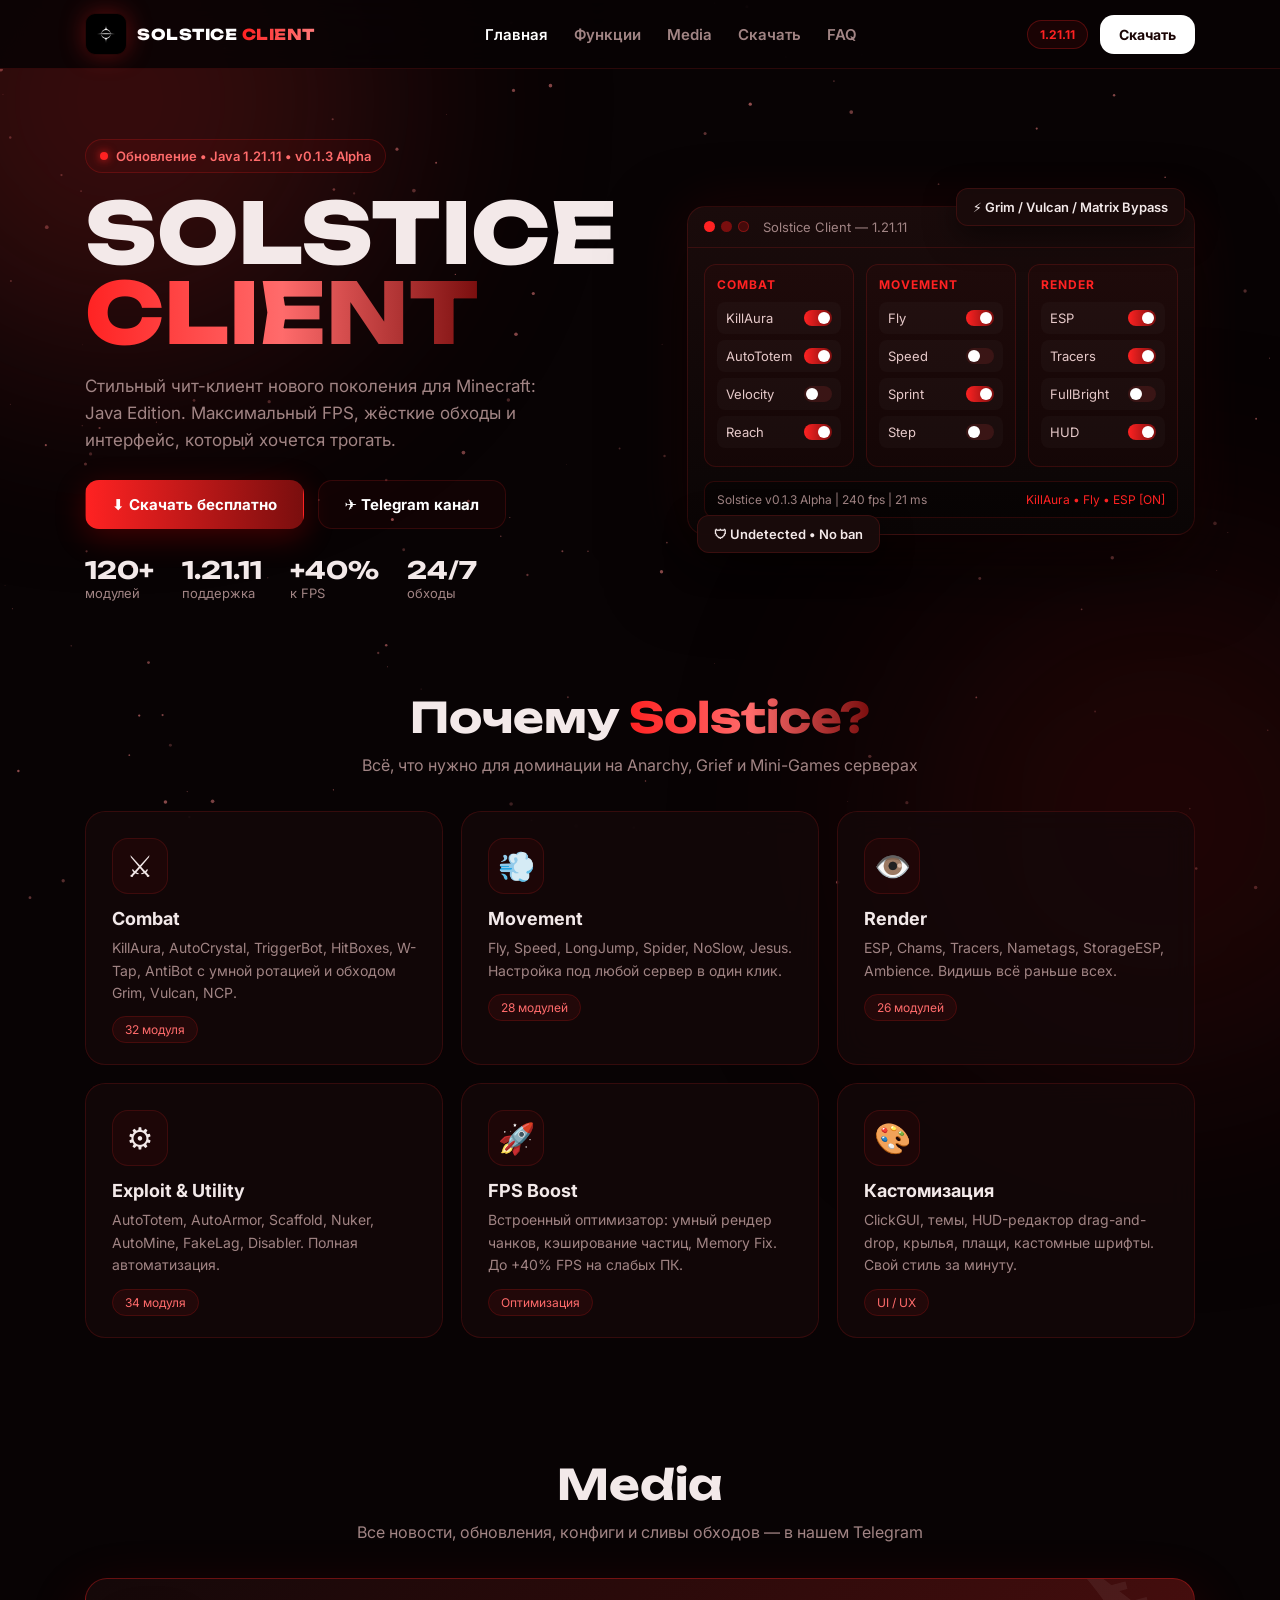
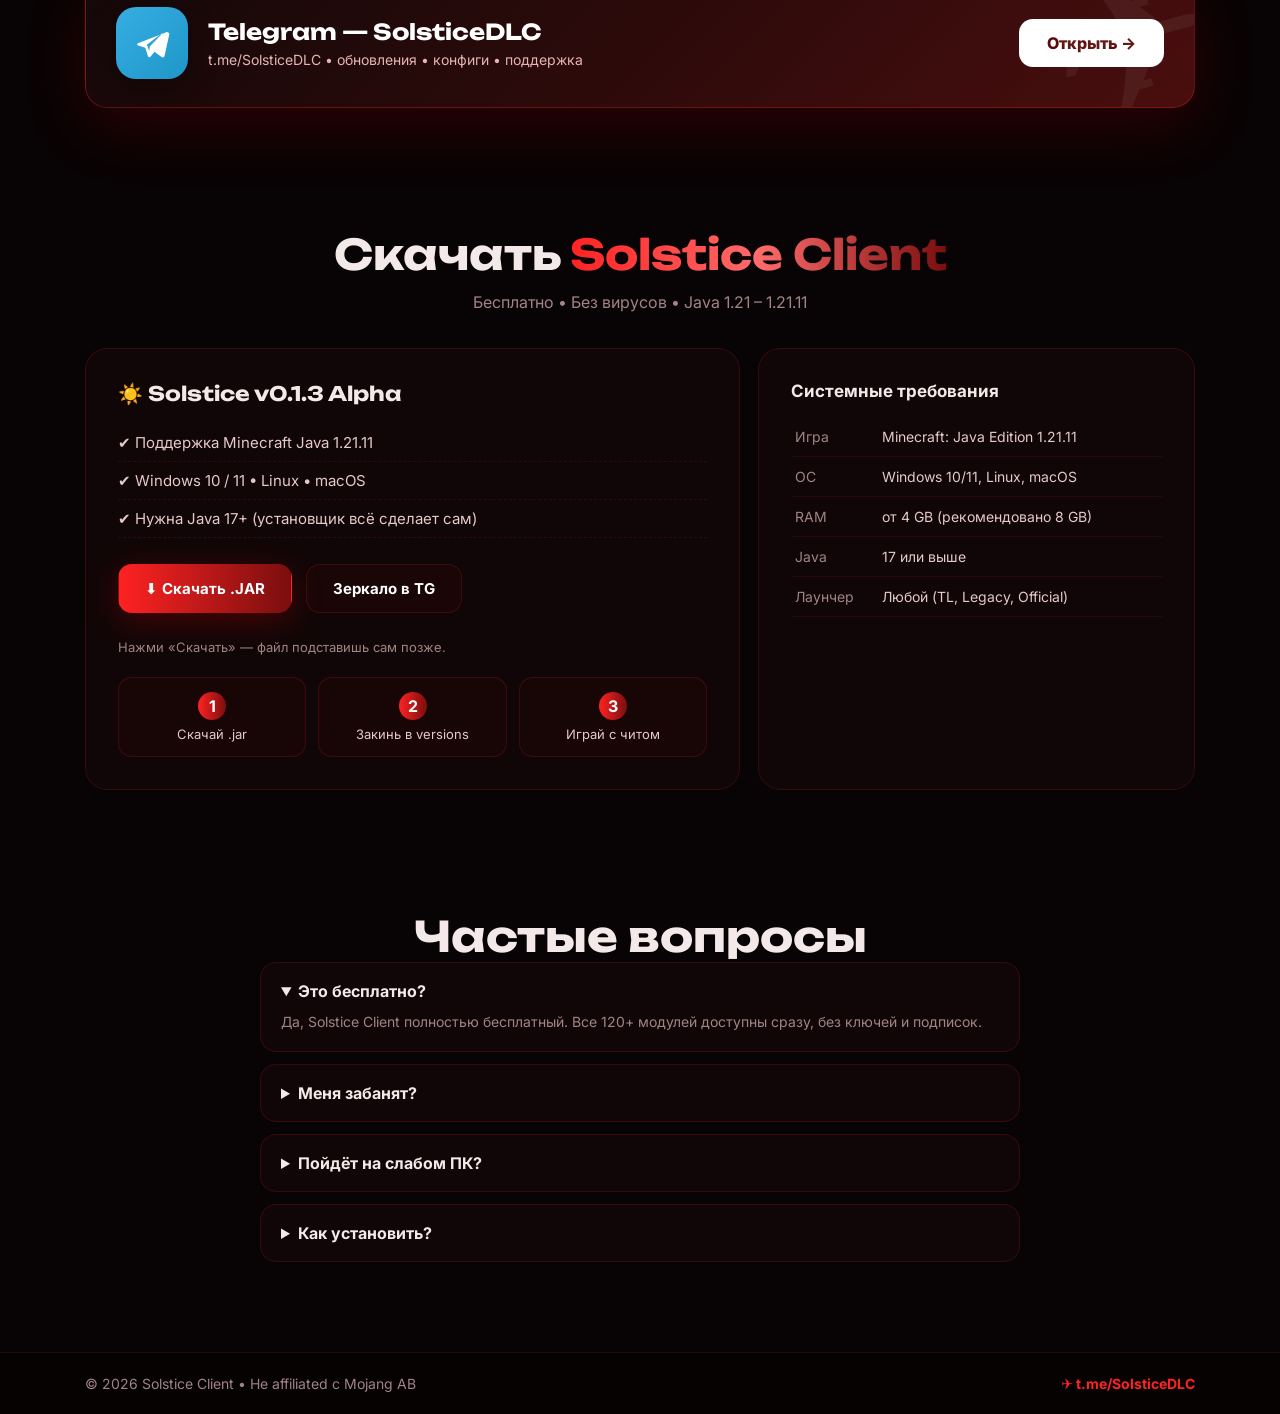
==== index.html @ c9168bb5 "Solstice Client site v0.1.3 Alpha" ====
<!DOCTYPE html>
<html lang="ru">
<head>
<meta charset="UTF-8" />
<meta name="viewport" content="width=device-width, initial-scale=1.0" />
<title>Solstice Client — Чит клиент Minecraft Java 1.21.11</title>
<meta name="description" content="Solstice Client — современный чит-клиент для Minecraft Java 1.21.11. Combat, Movement, Render, Exploit. FPS Boost, обходы, стильный интерфейс." />
<link rel="preconnect" href="https://fonts.googleapis.com">
<link rel="preconnect" href="https://fonts.gstatic.com" crossorigin>
<link href="https://fonts.googleapis.com/css2?family=Unbounded:wght@400;600;800&family=Inter:wght@400;500;600;700&display=swap" rel="stylesheet">
<link rel="stylesheet" href="style.css" />
<link rel="icon" type="image/png" href="logo.png">
</head>
<body>

<canvas id="stars"></canvas>
<div class="glow glow-1"></div>
<div class="glow glow-2"></div>

<header class="nav" id="nav">
  <div class="container nav-inner">
    <a href="#home" class="logo">
      <img class="logo-img" src="logo.png" alt="Solstice" />
      <span class="logo-text">SOLSTICE <em>CLIENT</em></span>
    </a>
    <nav class="links" id="navLinks">
      <a href="#home" class="active">Главная</a>
      <a href="#features">Функции</a>
      <a href="#media">Media</a>
      <a href="#download">Скачать</a>
      <a href="#faq">FAQ</a>
    </nav>
    <div class="nav-right">
      <span class="ver-badge">1.21.11</span>
      <a href="#download" class="btn btn-small">Скачать</a>
      <button class="burger" id="burger" aria-label="Меню"><span></span><span></span><span></span></button>
    </div>
  </div>
</header>

<main>
<!-- HERO -->
<section class="hero container" id="home">
  <div class="hero-left">
    <div class="pill"><span class="dot"></span> Обновление • Java 1.21.11 • v0.1.3 Alpha</div>
    <h1>SOLSTICE<br><span class="grad">CLIENT</span></h1>
    <p class="subtitle">Стильный чит-клиент нового поколения для Minecraft: Java Edition. Максимальный FPS, жёсткие обходы и интерфейс, который хочется трогать.</p>
    <div class="hero-btns">
      <a href="#download" class="btn btn-primary">⬇ Скачать бесплатно</a>
      <a href="https://t.me/SolsticeDLC" target="_blank" rel="noopener" class="btn btn-ghost">✈ Telegram канал</a>
    </div>
    <div class="stats">
      <div><b>120+</b><span>модулей</span></div>
      <div><b>1.21.11</b><span>поддержка</span></div>
      <div><b>+40%</b><span>к FPS</span></div>
      <div><b>24/7</b><span>обходы</span></div>
    </div>
  </div>
  <div class="hero-right">
    <div class="client-window">
      <div class="win-bar"><i></i><i></i><i></i><span>Solstice Client — 1.21.11</span></div>
      <div class="win-body">
        <div class="clickgui">
          <div class="gui-col">
            <h4>Combat</h4>
            <label class="on"><span>KillAura</span><em></em></label>
            <label class="on"><span>AutoTotem</span><em></em></label>
            <label><span>Velocity</span><em></em></label>
            <label class="on"><span>Reach</span><em></em></label>
          </div>
          <div class="gui-col">
            <h4>Movement</h4>
            <label class="on"><span>Fly</span><em></em></label>
            <label><span>Speed</span><em></em></label>
            <label class="on"><span>Sprint</span><em></em></label>
            <label><span>Step</span><em></em></label>
          </div>
          <div class="gui-col">
            <h4>Render</h4>
            <label class="on"><span>ESP</span><em></em></label>
            <label class="on"><span>Tracers</span><em></em></label>
            <label><span>FullBright</span><em></em></label>
            <label class="on"><span>HUD</span><em></em></label>
          </div>
        </div>
        <div class="hud-line"><span>Solstice v0.1.3 Alpha | 240 fps | 21 ms</span><span class="fps">KillAura • Fly • ESP [ON]</span></div>
      </div>
    </div>
    <div class="float-card f1">⚡ Grim / Vulcan / Matrix Bypass</div>
    <div class="float-card f2">🛡 Undetected • No ban</div>
  </div>
</section>

<!-- FEATURES -->
<section class="container section" id="features">
  <h2 class="sec-title">Почему <span class="grad">Solstice?</span></h2>
  <p class="sec-sub">Всё, что нужно для доминации на Anarchy, Grief и Mini-Games серверах</p>
  <div class="grid">
    <div class="card reveal"><div class="ico">⚔️</div><h3>Combat</h3><p>KillAura, AutoCrystal, TriggerBot, HitBoxes, W-Tap, AntiBot с умной ротацией и обходом Grim, Vulcan, NCP.</p><span class="tag">32 модуля</span></div>
    <div class="card reveal"><div class="ico">💨</div><h3>Movement</h3><p>Fly, Speed, LongJump, Spider, NoSlow, Jesus. Настройка под любой сервер в один клик.</p><span class="tag">28 модулей</span></div>
    <div class="card reveal"><div class="ico">👁️</div><h3>Render</h3><p>ESP, Chams, Tracers, Nametags, StorageESP, Ambience. Видишь всё раньше всех.</p><span class="tag">26 модулей</span></div>
    <div class="card reveal"><div class="ico">⚙️</div><h3>Exploit & Utility</h3><p>AutoTotem, AutoArmor, Scaffold, Nuker, AutoMine, FakeLag, Disabler. Полная автоматизация.</p><span class="tag">34 модуля</span></div>
    <div class="card reveal"><div class="ico">🚀</div><h3>FPS Boost</h3><p>Встроенный оптимизатор: умный рендер чанков, кэширование частиц, Memory Fix. До +40% FPS на слабых ПК.</p><span class="tag">Оптимизация</span></div>
    <div class="card reveal"><div class="ico">🎨</div><h3>Кастомизация</h3><p>ClickGUI, темы, HUD-редактор drag-and-drop, крылья, плащи, кастомные шрифты. Свой стиль за минуту.</p><span class="tag">UI / UX</span></div>
  </div>
</section>

<!-- MEDIA -->
<section class="container section" id="media">
  <h2 class="sec-title">Media</h2>
  <p class="sec-sub">Все новости, обновления, конфиги и сливы обходов — в нашем Telegram</p>

  <a href="https://t.me/SolsticeDLC" target="_blank" rel="noopener" class="tg-rect reveal">
    <div class="tg-left">
      <div class="tg-icon">
        <svg viewBox="0 0 24 24" fill="currentColor"><path d="M21.9 4.6 2.7 12.1c-.8.3-.8 1.4.1 1.6l4.7 1.5 1.8 5.6c.3.8 1.3.9 1.8.2l2.6-3.1 4.9 3.6c.6.4 1.5.1 1.7-.6l3.2-14.6c.2-.9-.7-1.6-1.6-1.7zM8.6 13.2l9.5-7.4c.2-.2.5.1.3.3l-7.9 8.2-.3 3-1.6-4.1z"/></svg>
      </div>
      <div>
        <h3>Telegram — SolsticeDLC</h3>
        <p>t.me/SolsticeDLC • обновления • конфиги • поддержка</p>
      </div>
    </div>
    <div class="tg-right">
      <span class="tg-btn">Открыть →</span>
    </div>
  </a>
</section>

<!-- DOWNLOAD -->
<section class="container section" id="download">
  <h2 class="sec-title">Скачать <span class="grad">Solstice Client</span></h2>
  <p class="sec-sub">Бесплатно • Без вирусов • Java 1.21 – 1.21.11</p>
  <div class="dl-wrap">
    <div class="dl-card reveal">
      <h3>☀️ Solstice v0.1.3 Alpha</h3>
      <ul>
        <li>✔ Поддержка Minecraft Java 1.21.11</li>
        <li>✔ Windows 10 / 11 • Linux • macOS</li>
        <li>✔ Нужна Java 17+ (установщик всё сделает сам)</li>
      </ul>
      <div class="hero-btns">
        <a href="#" class="btn btn-primary" onclick="return fakeDownload(event)">⬇ Скачать .JAR</a>
        <a href="https://t.me/SolsticeDLC" target="_blank" rel="noopener" class="btn btn-ghost">Зеркало в TG</a>
      </div>
      <p class="dl-note" id="dlNote">Нажми «Скачать» — файл подставишь сам позже.</p>
      <div class="steps">
        <div><b>1</b><span>Скачай .jar</span></div>
        <div><b>2</b><span>Закинь в versions</span></div>
        <div><b>3</b><span>Играй с читом</span></div>
      </div>
    </div>
    <div class="req-card reveal">
      <h4>Системные требования</h4>
      <table>
        <tr><td>Игра</td><td>Minecraft: Java Edition 1.21.11</td></tr>
        <tr><td>ОС</td><td>Windows 10/11, Linux, macOS</td></tr>
        <tr><td>RAM</td><td>от 4 GB (рекомендовано 8 GB)</td></tr>
        <tr><td>Java</td><td>17 или выше</td></tr>
        <tr><td>Лаунчер</td><td>Любой (TL, Legacy, Official)</td></tr>
      </table>
    </div>
  </div>
</section>

<!-- FAQ -->
<section class="container section" id="faq">
  <h2 class="sec-title">Частые вопросы</h2>
  <div class="faq">
    <details open><summary>Это бесплатно?</summary><p>Да, Solstice Client полностью бесплатный. Все 120+ модулей доступны сразу, без ключей и подписок.</p></details>
    <details><summary>Меня забанят?</summary><p>Клиент имеет встроенные обходы Grim, Vulcan, Matrix, NCP и FunTime. Но на серверах с ручной модерацией играйте аккуратно и настраивайте KillAura под легит.</p></details>
    <details><summary>Пойдёт на слабом ПК?</summary><p>Да. Встроенный FPS Boost даёт до +40% производительности. Достаточно 4 GB ОЗУ и любой видеокарты.</p></details>
    <details><summary>Как установить?</summary><p>Скачай .jar, положи в папку .minecraft/versions, выбери Solstice в лаунчере и запускай. Открытие меню — Right Shift.</p></details>
  </div>
</section>
</main>

<footer>
  <div class="container foot">
    <span>© 2026 Solstice Client • Не affiliated с Mojang AB</span>
    <a href="https://t.me/SolsticeDLC" target="_blank" rel="noopener">✈ t.me/SolsticeDLC</a>
  </div>
</footer>

<script src="script.js"></script>
</body>
</html>
---- style.css ----
*{margin:0;padding:0;box-sizing:border-box}
:root{
  --bg:#080304; --card:#140809cc; --line:#ff2a2a26;
  --txt:#f3e9e9; --mut:#a18484;
  --acc:#ff2222; --acc2:#7a0e0e; --blood:#b30000; --tg:#229ED9;
}
html{scroll-behavior:smooth}
body{background:var(--bg);color:var(--txt);font-family:'Inter',system-ui,sans-serif;overflow-x:hidden;min-height:100vh}
#stars{position:fixed;inset:0;z-index:0;opacity:.7}
.glow{position:fixed;border-radius:50%;filter:blur(120px);z-index:0;pointer-events:none;opacity:.4}
.glow-1{width:520px;height:520px;background:#7f1d1d;top:-160px;left:-140px}
.glow-2{width:520px;height:520px;background:#450a0a;bottom:-180px;right:-140px}
.container{max-width:1150px;margin:0 auto;padding:0 20px;position:relative;z-index:1}

/* NAV */
.nav{position:sticky;top:0;z-index:50;backdrop-filter:blur(18px);background:#080304d9;border-bottom:1px solid var(--line)}
.nav-inner{display:flex;align-items:center;justify-content:space-between;height:68px}
.logo{text-decoration:none;color:#fff;display:flex;align-items:center;gap:10px;font-family:'Unbounded',sans-serif;font-weight:800;letter-spacing:.5px}
.logo-img{width:42px;height:42px;object-fit:contain;border-radius:10px;background:#000;border:1px solid var(--line);filter:drop-shadow(0 0 12px #ff222255)}
.logo-text{font-size:15px}.logo-text em{font-style:normal;background:linear-gradient(90deg,var(--acc),#ff7a7a);-webkit-background-clip:text;background-clip:text;color:transparent}
.links{display:flex;gap:26px}
.links a{color:var(--mut);text-decoration:none;font-weight:600;font-size:15px;transition:.2s}
.links a:hover,.links a.active{color:#fff}
.nav-right{display:flex;align-items:center;gap:12px}
.ver-badge{font-size:12px;font-weight:700;background:#ff222214;border:1px solid #ff222244;color:var(--acc);padding:6px 12px;border-radius:99px}
.btn{display:inline-flex;align-items:center;justify-content:center;gap:8px;text-decoration:none;font-weight:700;border-radius:14px;padding:14px 26px;transition:.25s;border:1px solid transparent;cursor:pointer;font-size:15px}
.btn-small{padding:10px 18px;font-size:14px;background:#fff;color:#1a0505}
.btn-small:hover{transform:translateY(-2px)}
.btn-primary{background:linear-gradient(90deg,#ff2222,#7a0e0e);color:#fff;box-shadow:0 8px 30px #b3000055}
.btn-primary:hover{transform:translateY(-3px) scale(1.02);box-shadow:0 12px 40px #ff222277}
.btn-ghost{border-color:var(--line);color:#fff;background:#ff22220a}
.btn-ghost:hover{background:#ff222118;transform:translateY(-3px)}
.burger{display:none;background:none;border:none;flex-direction:column;gap:5px;cursor:pointer}
.burger span{width:24px;height:2px;background:#fff;border-radius:2px;display:block}

/* HERO */
.hero{display:grid;grid-template-columns:1.05fr .95fr;gap:40px;align-items:center;padding:70px 20px 30px}
.pill{display:inline-flex;align-items:center;gap:8px;font-size:13px;color:#ff6b6b;border:1px solid #ff222233;background:#ff22220d;padding:8px 14px;border-radius:99px;font-weight:600}
.dot{width:8px;height:8px;border-radius:50%;background:#ff2222;box-shadow:0 0 10px #ff2222;animation:blink 1.6s infinite}
@keyframes blink{50%{opacity:.3}}
h1{font-family:'Unbounded',sans-serif;font-size:clamp(44px,7vw,84px);line-height:.95;margin:20px 0;font-weight:800}
.grad{background:linear-gradient(90deg,#ff2222,#ff6b6b,#7a0e0e);-webkit-background-clip:text;background-clip:text;color:transparent}
.subtitle{color:var(--mut);font-size:17px;line-height:1.6;max-width:480px}
.hero-btns{display:flex;gap:14px;margin:26px 0;flex-wrap:wrap}
.stats{display:flex;gap:28px;flex-wrap:wrap;margin-top:10px}
.stats div{display:flex;flex-direction:column}
.stats b{font-size:24px;font-family:'Unbounded'}.stats span{color:var(--mut);font-size:13px}

/* Client window */
.hero-right{position:relative}
.client-window{background:linear-gradient(180deg,#1a0b0b,#0a0505);border:1px solid var(--line);border-radius:18px;overflow:hidden;box-shadow:0 30px 80px #000000aa,0 0 60px #b3000022;animation:float 5s ease-in-out infinite}
@keyframes float{50%{transform:translateY(-10px)}}
.win-bar{display:flex;align-items:center;gap:6px;padding:12px 16px;border-bottom:1px solid var(--line);font-size:13px;color:var(--mut)}
.win-bar i{width:11px;height:11px;border-radius:50%;background:#ffffff22;display:block}
.win-bar i:first-child{background:#ff2222}.win-bar i:nth-child(2){background:#7a0e0e}.win-bar i:nth-child(3){background:#450a0a;border:1px solid #ff222255}
.win-bar span{margin-left:8px}
.win-body{padding:16px}
.clickgui{display:grid;grid-template-columns:repeat(3,1fr);gap:12px}
.gui-col{background:#ff222208;border:1px solid var(--line);border-radius:12px;padding:12px}
.gui-col h4{font-size:12px;color:var(--acc);margin-bottom:10px;text-transform:uppercase;letter-spacing:1px}
.gui-col label{display:flex;align-items:center;justify-content:space-between;font-size:13px;padding:8px 9px;border-radius:8px;margin-bottom:6px;background:#ffffff06;color:#e6c9c9}
.gui-col label em{width:28px;height:16px;border-radius:99px;background:#3a1515;position:relative;display:block;transition:.2s}
.gui-col label em::after{content:'';position:absolute;width:12px;height:12px;border-radius:50%;background:#fff;top:2px;left:2px;transition:.2s}
.gui-col label.on em{background:linear-gradient(90deg,#ff2222,#7a0e0e)}
.gui-col label.on em::after{left:14px}
.hud-line{display:flex;justify-content:space-between;margin-top:14px;font-size:12px;color:var(--mut);background:#00000055;padding:10px 12px;border-radius:10px;border:1px solid var(--line)}
.fps{color:var(--acc)}
.float-card{position:absolute;background:#1a0b0bee;border:1px solid var(--line);padding:10px 16px;border-radius:12px;font-size:13px;font-weight:600;backdrop-filter:blur(10px);box-shadow:0 10px 30px #0008}
.f1{top:-18px;right:10px;animation:float 4s ease-in-out infinite}
.f2{bottom:-18px;left:10px;animation:float 6s ease-in-out infinite}

/* SECTIONS */
.section{padding:60px 20px}
.sec-title{font-family:'Unbounded';font-size:clamp(26px,4vw,42px);text-align:center}
.sec-sub{text-align:center;color:var(--mut);margin:12px 0 36px}
.grid{display:grid;grid-template-columns:repeat(3,1fr);gap:18px}
.card{background:var(--card);border:1px solid var(--line);border-radius:20px;padding:26px;backdrop-filter:blur(14px);transition:.3s;position:relative;overflow:hidden}
.card::before{content:'';position:absolute;inset:0;background:radial-gradient(400px 120px at 50% 0%,#ff222215,transparent);opacity:0;transition:.3s}
.card:hover{transform:translateY(-6px);border-color:#ff222255;box-shadow:0 20px 50px #00000088}
.card:hover::before{opacity:1}
.ico{font-size:30px;width:56px;height:56px;display:grid;place-items:center;background:#ff22220d;border:1px solid var(--line);border-radius:16px;margin-bottom:14px}
.card h3{margin-bottom:8px;font-size:18px}
.card p{color:var(--mut);font-size:14px;line-height:1.6;margin-bottom:14px}
.tag{font-size:12px;color:#ff6b6b;background:#ff222212;border:1px solid #ff22222c;padding:5px 12px;border-radius:99px}

/* MEDIA — Telegram rectangle */
.tg-rect{display:flex;align-items:center;justify-content:space-between;gap:20px;text-decoration:none;color:#fff;background:linear-gradient(135deg,#140809 0%,#2a0a0a 45%,#5a1010 130%);border:1px solid #ff222255;border-radius:22px;padding:28px 30px;box-shadow:0 20px 60px #b3000033;transition:.3s;position:relative;overflow:hidden}
.tg-rect::after{content:'✈';position:absolute;right:-20px;bottom:-50px;font-size:200px;opacity:.06;transform:rotate(-15deg)}
.tg-rect:hover{transform:translateY(-4px) scale(1.01);box-shadow:0 26px 80px #ff222255}
.tg-left{display:flex;align-items:center;gap:20px}
.tg-icon{width:72px;height:72px;min-width:72px;border-radius:20px;background:linear-gradient(135deg,#37AEE2,#1E96C8);display:grid;place-items:center;box-shadow:0 10px 30px #00000055}
.tg-icon svg{width:36px;height:36px;color:#fff}
.tg-rect h3{font-size:22px;font-family:'Unbounded';margin-bottom:6px}
.tg-rect p{color:#e8b4b4;font-size:14px}
.tg-btn{background:#fff;color:#5a0a0a;font-weight:800;padding:14px 28px;border-radius:14px;white-space:nowrap}

/* DOWNLOAD */
.dl-wrap{display:grid;grid-template-columns:1.2fr .8fr;gap:18px}
.dl-card,.req-card{background:var(--card);border:1px solid var(--line);border-radius:22px;padding:32px;backdrop-filter:blur(14px)}
.dl-card h3{font-family:'Unbounded';font-size:20px;margin-bottom:18px}
.dl-card ul{list-style:none;margin-bottom:22px}
.dl-card li{padding:9px 0;color:#e6c9c9;font-size:15px;border-bottom:1px dashed #ff222a22}
.dl-note{color:var(--mut);font-size:13px;margin-top:12px}
.steps{display:flex;gap:12px;margin-top:22px}
.steps div{flex:1;background:#ff222208;border:1px solid var(--line);border-radius:14px;padding:14px;text-align:center;display:flex;flex-direction:column;gap:6px}
.steps b{width:28px;height:28px;margin:0 auto;display:grid;place-items:center;border-radius:50%;background:linear-gradient(90deg,#ff2222,#7a0e0e);color:#fff}
.steps span{font-size:13px;color:#e6c9c9}
.req-card h4{margin-bottom:16px;font-size:17px}
table{width:100%;border-collapse:collapse;font-size:14px}
td{padding:11px 4px;border-bottom:1px solid #ff222a1a;color:#e6c9c9}
td:first-child{color:var(--mut)}

/* FAQ */
.faq{max-width:760px;margin:0 auto;display:flex;flex-direction:column;gap:12px}
details{background:var(--card);border:1px solid var(--line);border-radius:16px;padding:18px 20px;cursor:pointer}
summary{font-weight:700;cursor:pointer}
details p{color:var(--mut);margin-top:10px;font-size:14px;line-height:1.6}

footer{border-top:1px solid var(--line);margin-top:30px;background:#050202cc}
.foot{display:flex;justify-content:space-between;align-items:center;padding:22px 20px;color:var(--mut);font-size:14px;flex-wrap:wrap;gap:10px}
.foot a{color:var(--acc);text-decoration:none;font-weight:700}

/* reveal */
.reveal{opacity:0;transform:translateY(26px);transition:.7s}
.reveal.vis{opacity:1;transform:none}

/* ADAPTIVE */
@media(max-width:900px){
  .hero{grid-template-columns:1fr;padding-top:40px}
  .grid,.dl-wrap{grid-template-columns:1fr}
  .links{position:fixed;top:68px;left:0;right:0;background:#080304f5;flex-direction:column;padding:20px;gap:16px;border-bottom:1px solid var(--line);display:none;text-align:center}
  .links.open{display:flex}
  .burger{display:flex}
  .tg-rect{flex-direction:column;text-align:center}
  .tg-left{flex-direction:column}
  .clickgui{grid-template-columns:1fr 1fr}
  .f1,.f2{position:static;margin-top:12px;display:inline-block}
  .hero-right{display:flex;flex-direction:column}
}
@media(max-width:480px){
  .clickgui{grid-template-columns:1fr}
  .hero-btns .btn{width:100%}
  .tg-rect h3{font-size:17px}
  .steps{flex-direction:column}
}
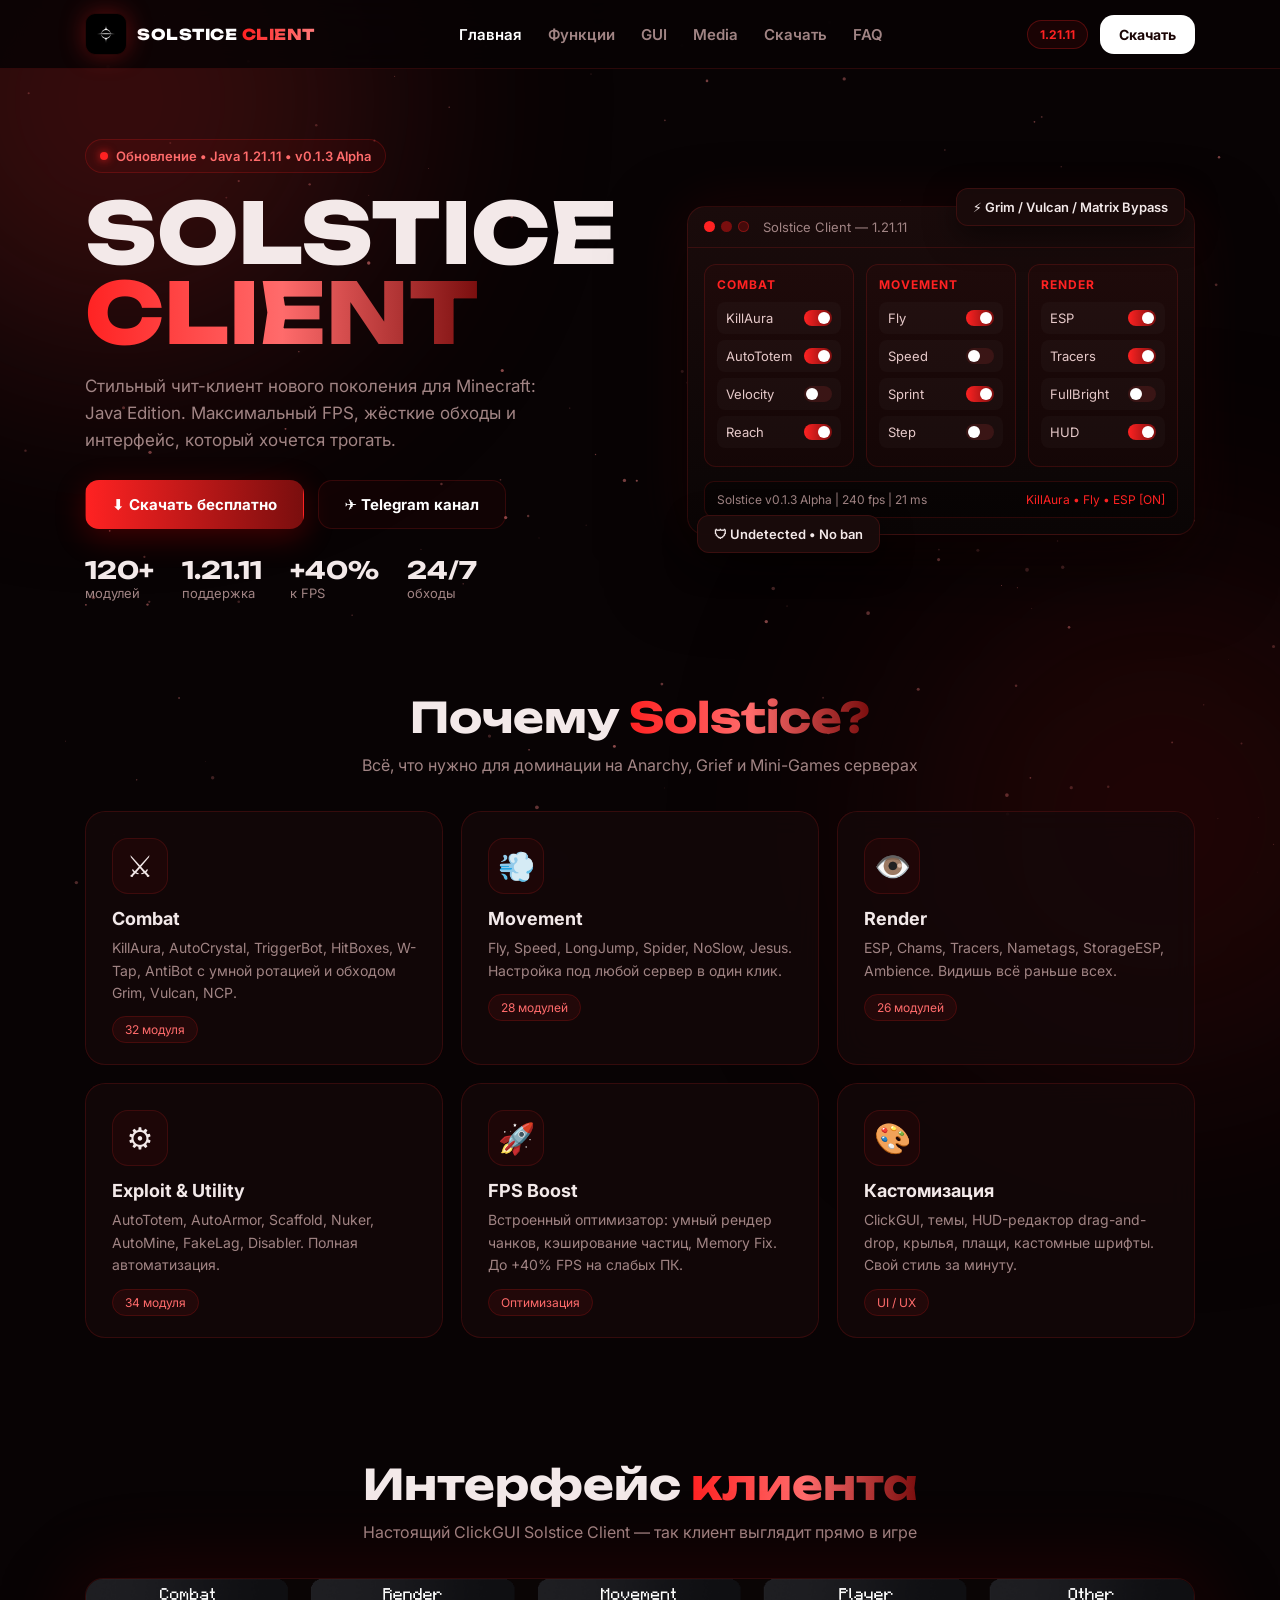
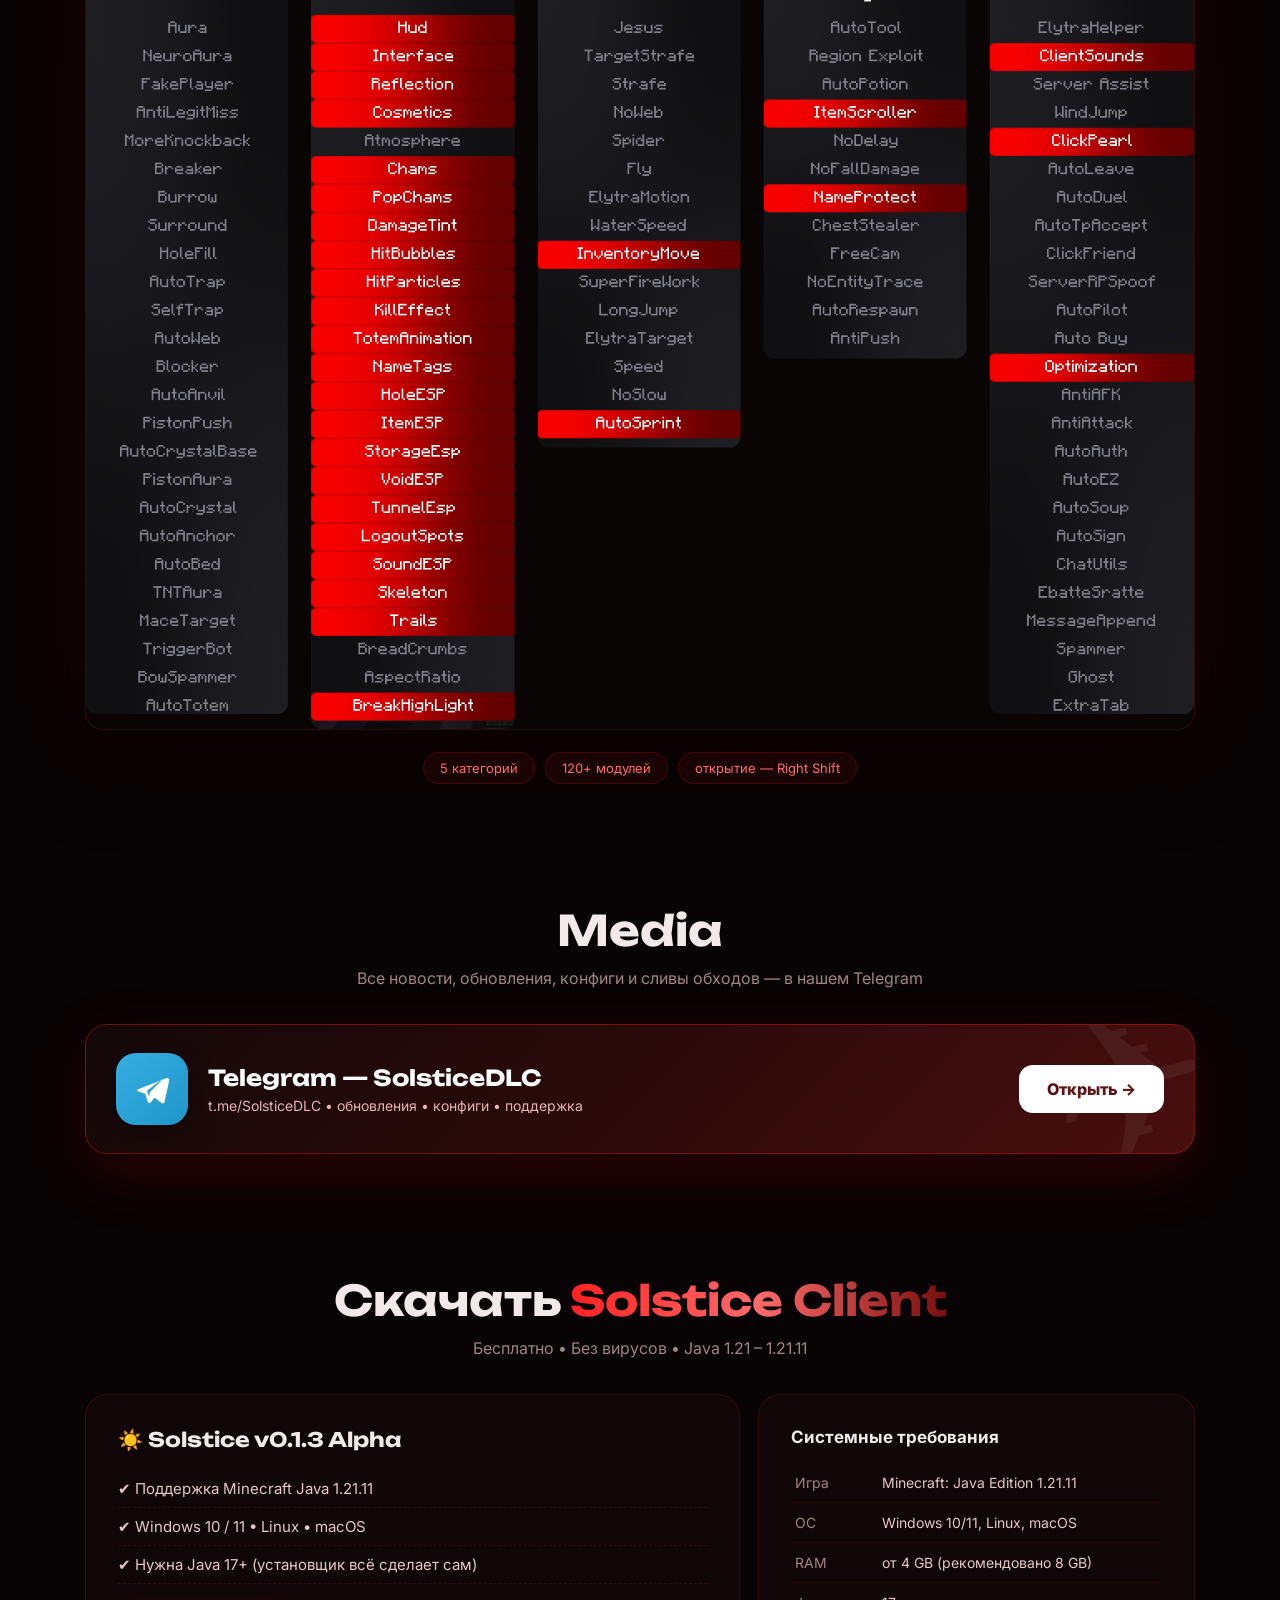
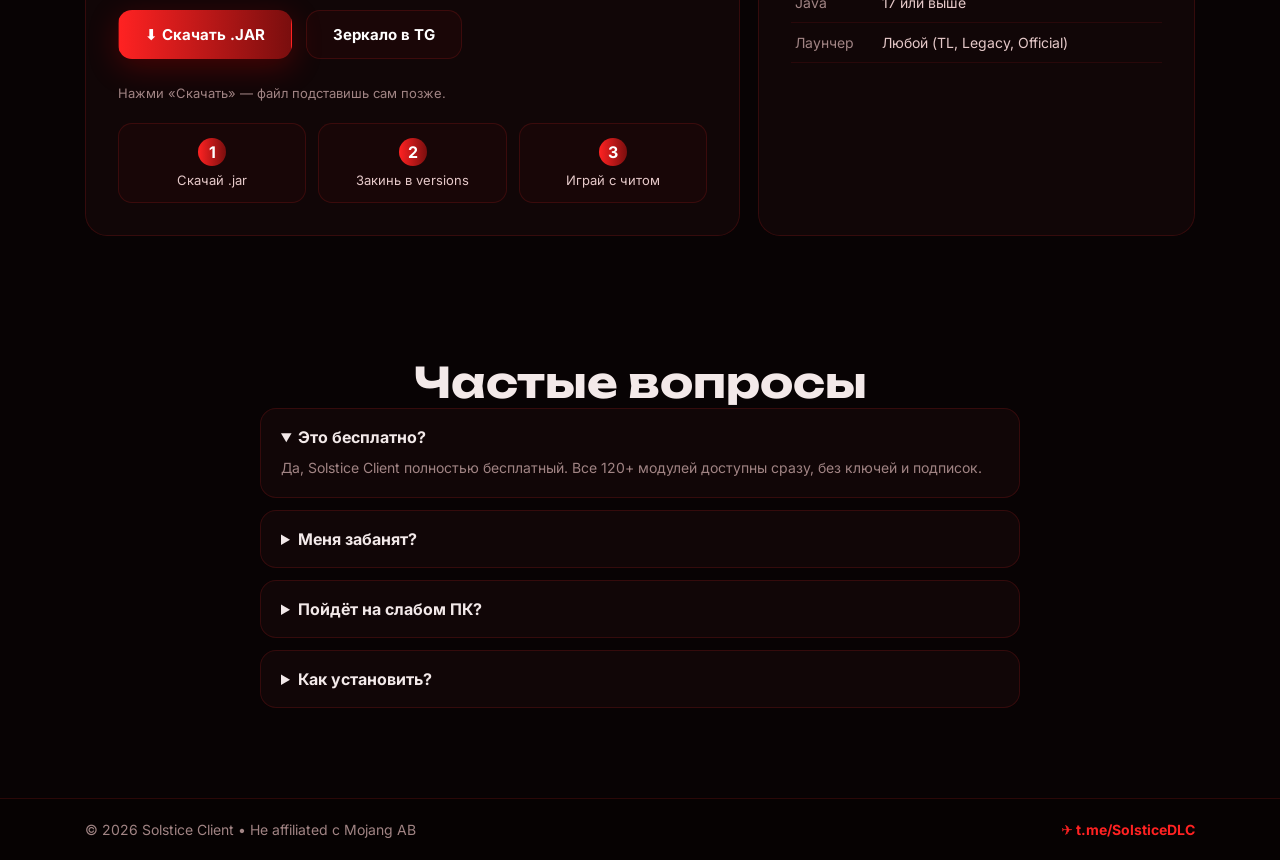
==== commit 4c84480a: "Add real ClickGUI showcase (bg removed)" ====
--- a/index.html
+++ b/index.html
@@ -26,6 +26,7 @@
     <nav class="links" id="navLinks">
       <a href="#home" class="active">Главная</a>
       <a href="#features">Функции</a>
+      <a href="#gui">GUI</a>
       <a href="#media">Media</a>
       <a href="#download">Скачать</a>
       <a href="#faq">FAQ</a>
@@ -102,6 +103,18 @@
     <div class="card reveal"><div class="ico">⚙️</div><h3>Exploit & Utility</h3><p>AutoTotem, AutoArmor, Scaffold, Nuker, AutoMine, FakeLag, Disabler. Полная автоматизация.</p><span class="tag">34 модуля</span></div>
     <div class="card reveal"><div class="ico">🚀</div><h3>FPS Boost</h3><p>Встроенный оптимизатор: умный рендер чанков, кэширование частиц, Memory Fix. До +40% FPS на слабых ПК.</p><span class="tag">Оптимизация</span></div>
     <div class="card reveal"><div class="ico">🎨</div><h3>Кастомизация</h3><p>ClickGUI, темы, HUD-редактор drag-and-drop, крылья, плащи, кастомные шрифты. Свой стиль за минуту.</p><span class="tag">UI / UX</span></div>
+  </div>
+</section>
+
+<!-- GUI -->
+<section class="container section" id="gui">
+  <h2 class="sec-title">Интерфейс <span class="grad">клиента</span></h2>
+  <p class="sec-sub">Настоящий ClickGUI Solstice Client — так клиент выглядит прямо в игре</p>
+  <div class="gui-show reveal">
+    <img src="gui.png" alt="ClickGUI Solstice Client — Combat, Render, Movement, Player, Other" loading="lazy" />
+    <div class="gui-tags">
+      <span>5 категорий</span><span>120+ модулей</span><span>открытие — Right Shift</span>
+    </div>
   </div>
 </section>
 
--- a/style.css
+++ b/style.css
@@ -83,6 +83,12 @@
 .card p{color:var(--mut);font-size:14px;line-height:1.6;margin-bottom:14px}
 .tag{font-size:12px;color:#ff6b6b;background:#ff222212;border:1px solid #ff22222c;padding:5px 12px;border-radius:99px}
 
+/* GUI showcase */
+.gui-show{text-align:center}
+.gui-show img{max-width:100%;height:auto;border-radius:18px;border:1px solid var(--line);box-shadow:0 30px 80px #000000aa,0 0 90px #b3000033;background:#0a0505}
+.gui-tags{display:flex;gap:10px;justify-content:center;flex-wrap:wrap;margin-top:18px}
+.gui-tags span{font-size:13px;color:#ff6b6b;background:#ff222212;border:1px solid #ff22222c;padding:7px 16px;border-radius:99px}
+
 /* MEDIA — Telegram rectangle */
 .tg-rect{display:flex;align-items:center;justify-content:space-between;gap:20px;text-decoration:none;color:#fff;background:linear-gradient(135deg,#140809 0%,#2a0a0a 45%,#5a1010 130%);border:1px solid #ff222255;border-radius:22px;padding:28px 30px;box-shadow:0 20px 60px #b3000033;transition:.3s;position:relative;overflow:hidden}
 .tg-rect::after{content:'✈';position:absolute;right:-20px;bottom:-50px;font-size:200px;opacity:.06;transform:rotate(-15deg)}
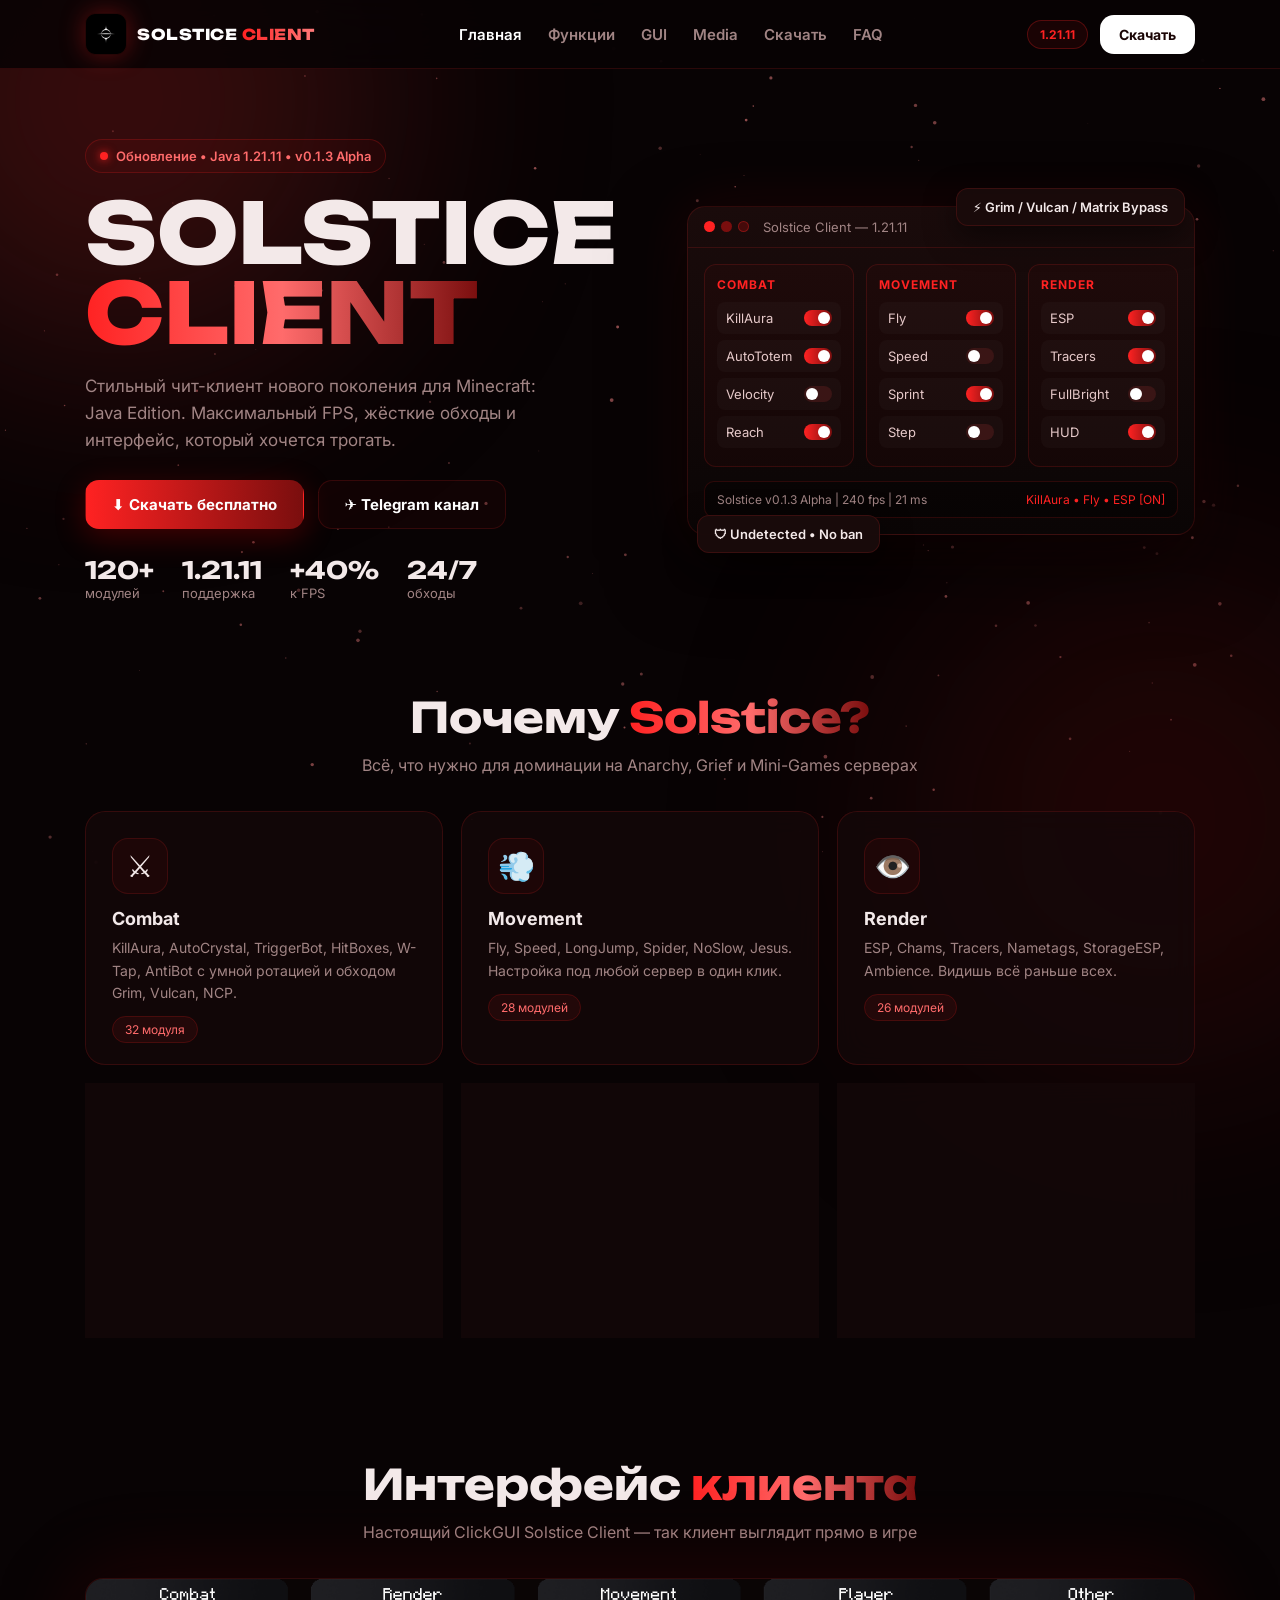
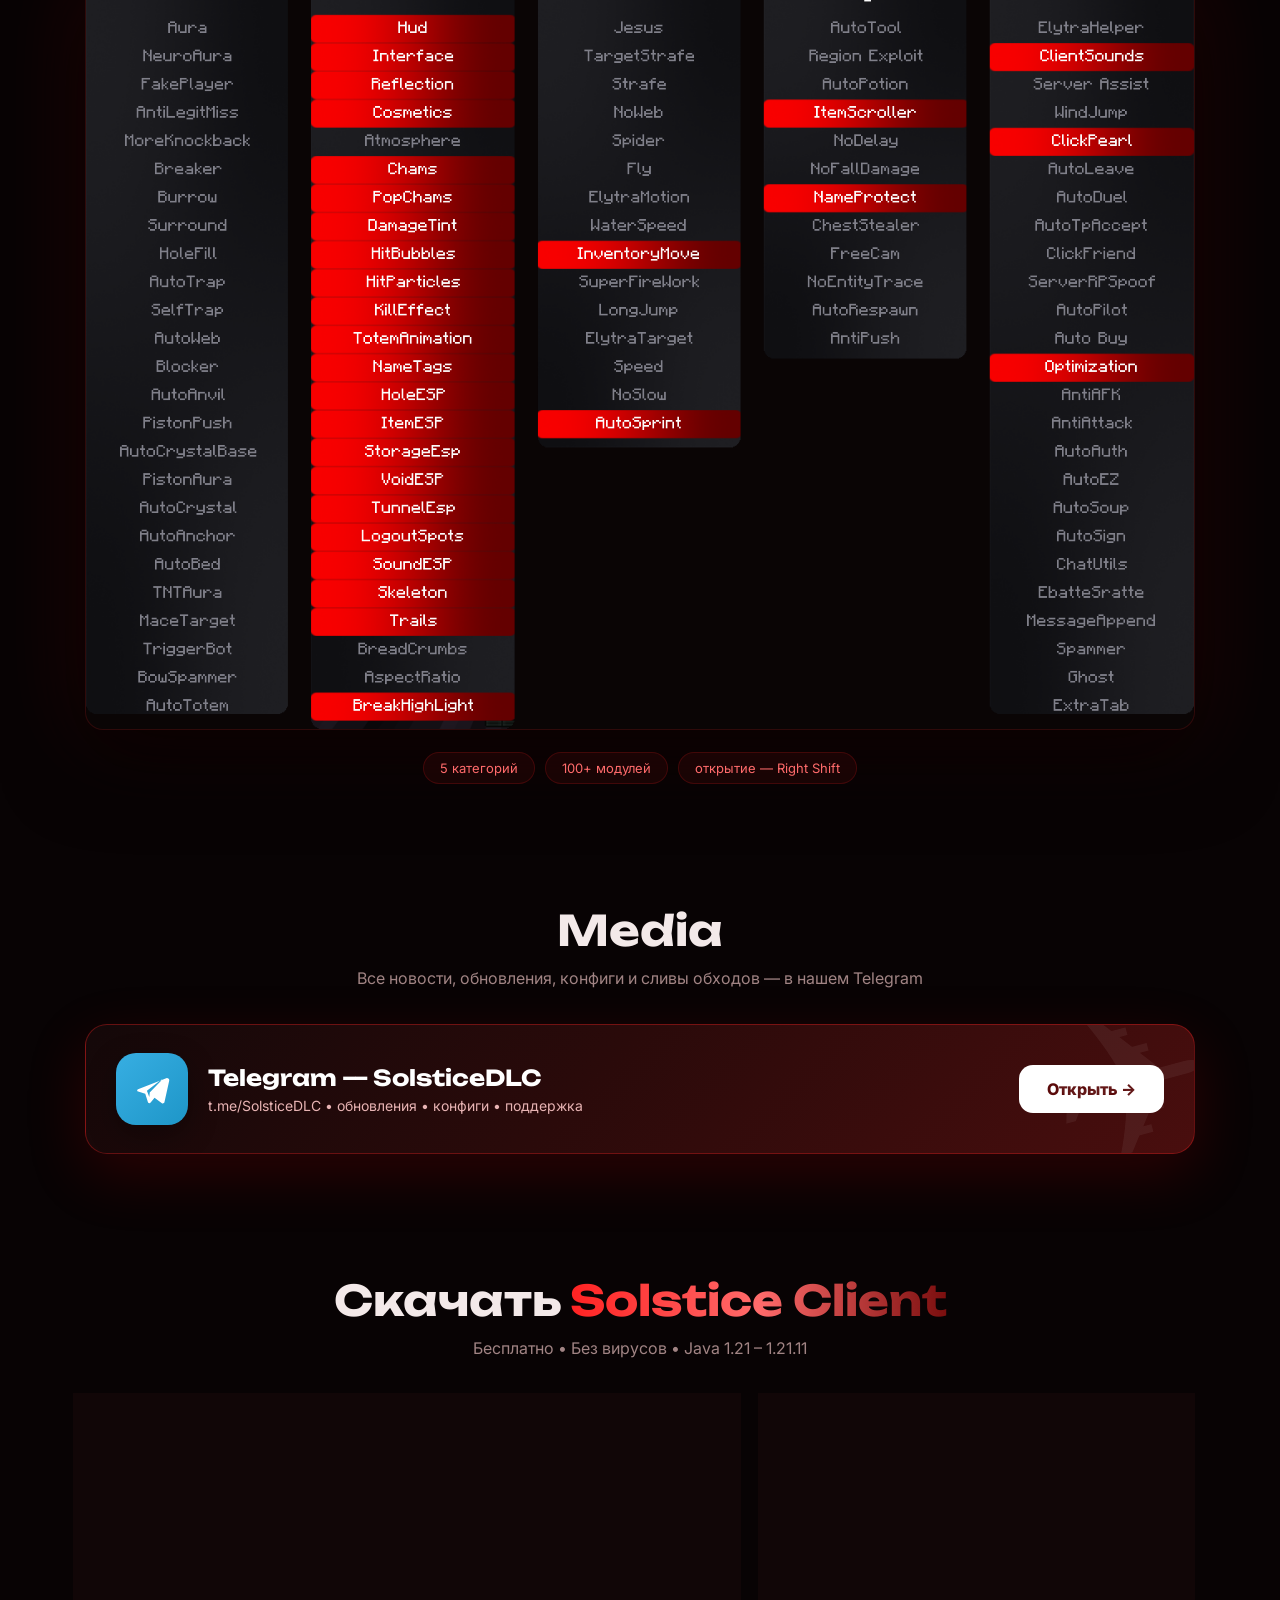
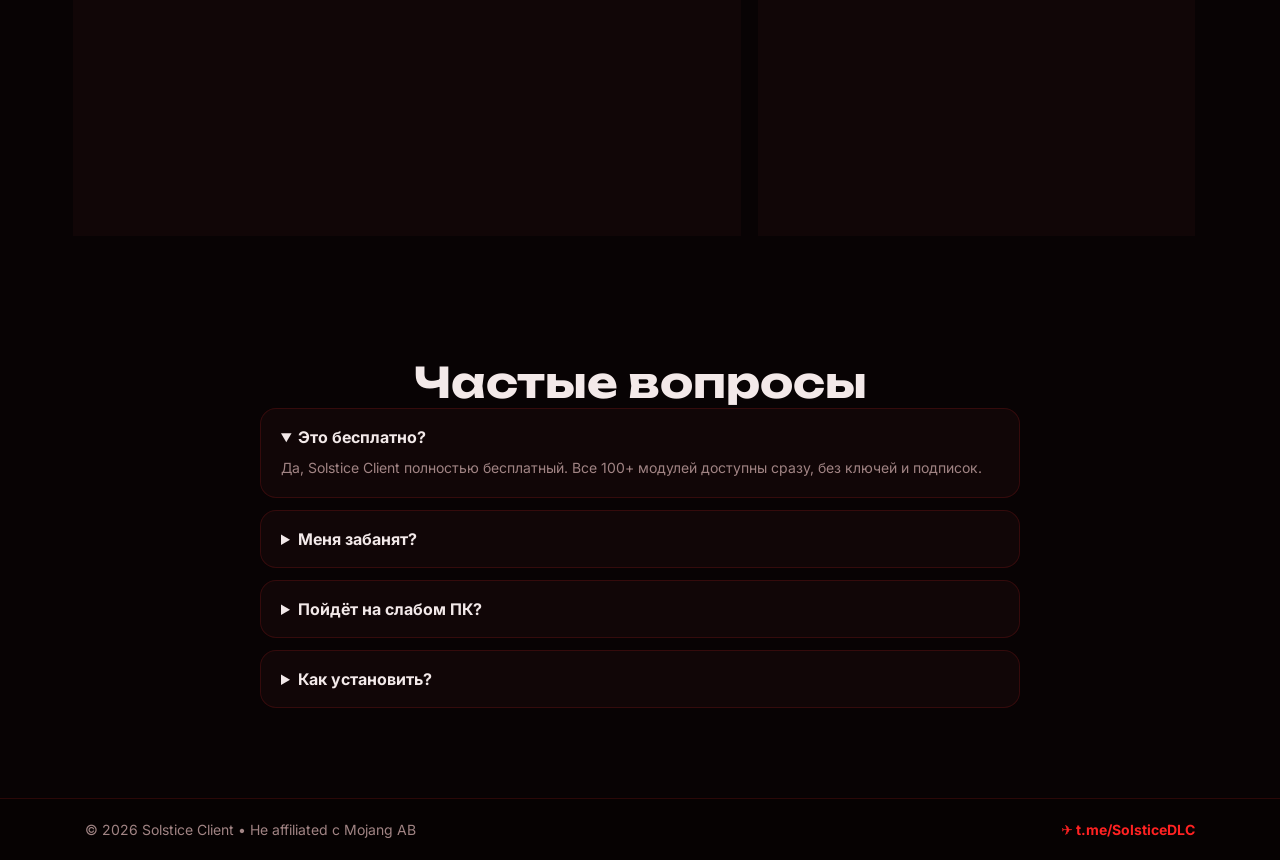
==== commit 94c1dfec: "100+ modules" ====
--- a/index.html
+++ b/index.html
@@ -113,7 +113,7 @@
   <div class="gui-show reveal">
     <img src="gui.png" alt="ClickGUI Solstice Client — Combat, Render, Movement, Player, Other" loading="lazy" />
     <div class="gui-tags">
-      <span>5 категорий</span><span>120+ модулей</span><span>открытие — Right Shift</span>
+      <span>5 категорий</span><span>100+ модулей</span><span>открытие — Right Shift</span>
     </div>
   </div>
 </section>
@@ -179,7 +179,7 @@
 <section class="container section" id="faq">
   <h2 class="sec-title">Частые вопросы</h2>
   <div class="faq">
-    <details open><summary>Это бесплатно?</summary><p>Да, Solstice Client полностью бесплатный. Все 120+ модулей доступны сразу, без ключей и подписок.</p></details>
+    <details open><summary>Это бесплатно?</summary><p>Да, Solstice Client полностью бесплатный. Все 100+ модулей доступны сразу, без ключей и подписок.</p></details>
     <details><summary>Меня забанят?</summary><p>Клиент имеет встроенные обходы Grim, Vulcan, Matrix, NCP и FunTime. Но на серверах с ручной модерацией играйте аккуратно и настраивайте KillAura под легит.</p></details>
     <details><summary>Пойдёт на слабом ПК?</summary><p>Да. Встроенный FPS Boost даёт до +40% производительности. Достаточно 4 GB ОЗУ и любой видеокарты.</p></details>
     <details><summary>Как установить?</summary><p>Скачай .jar, положи в папку .minecraft/versions, выбери Solstice в лаунчере и запускай. Открытие меню — Right Shift.</p></details>
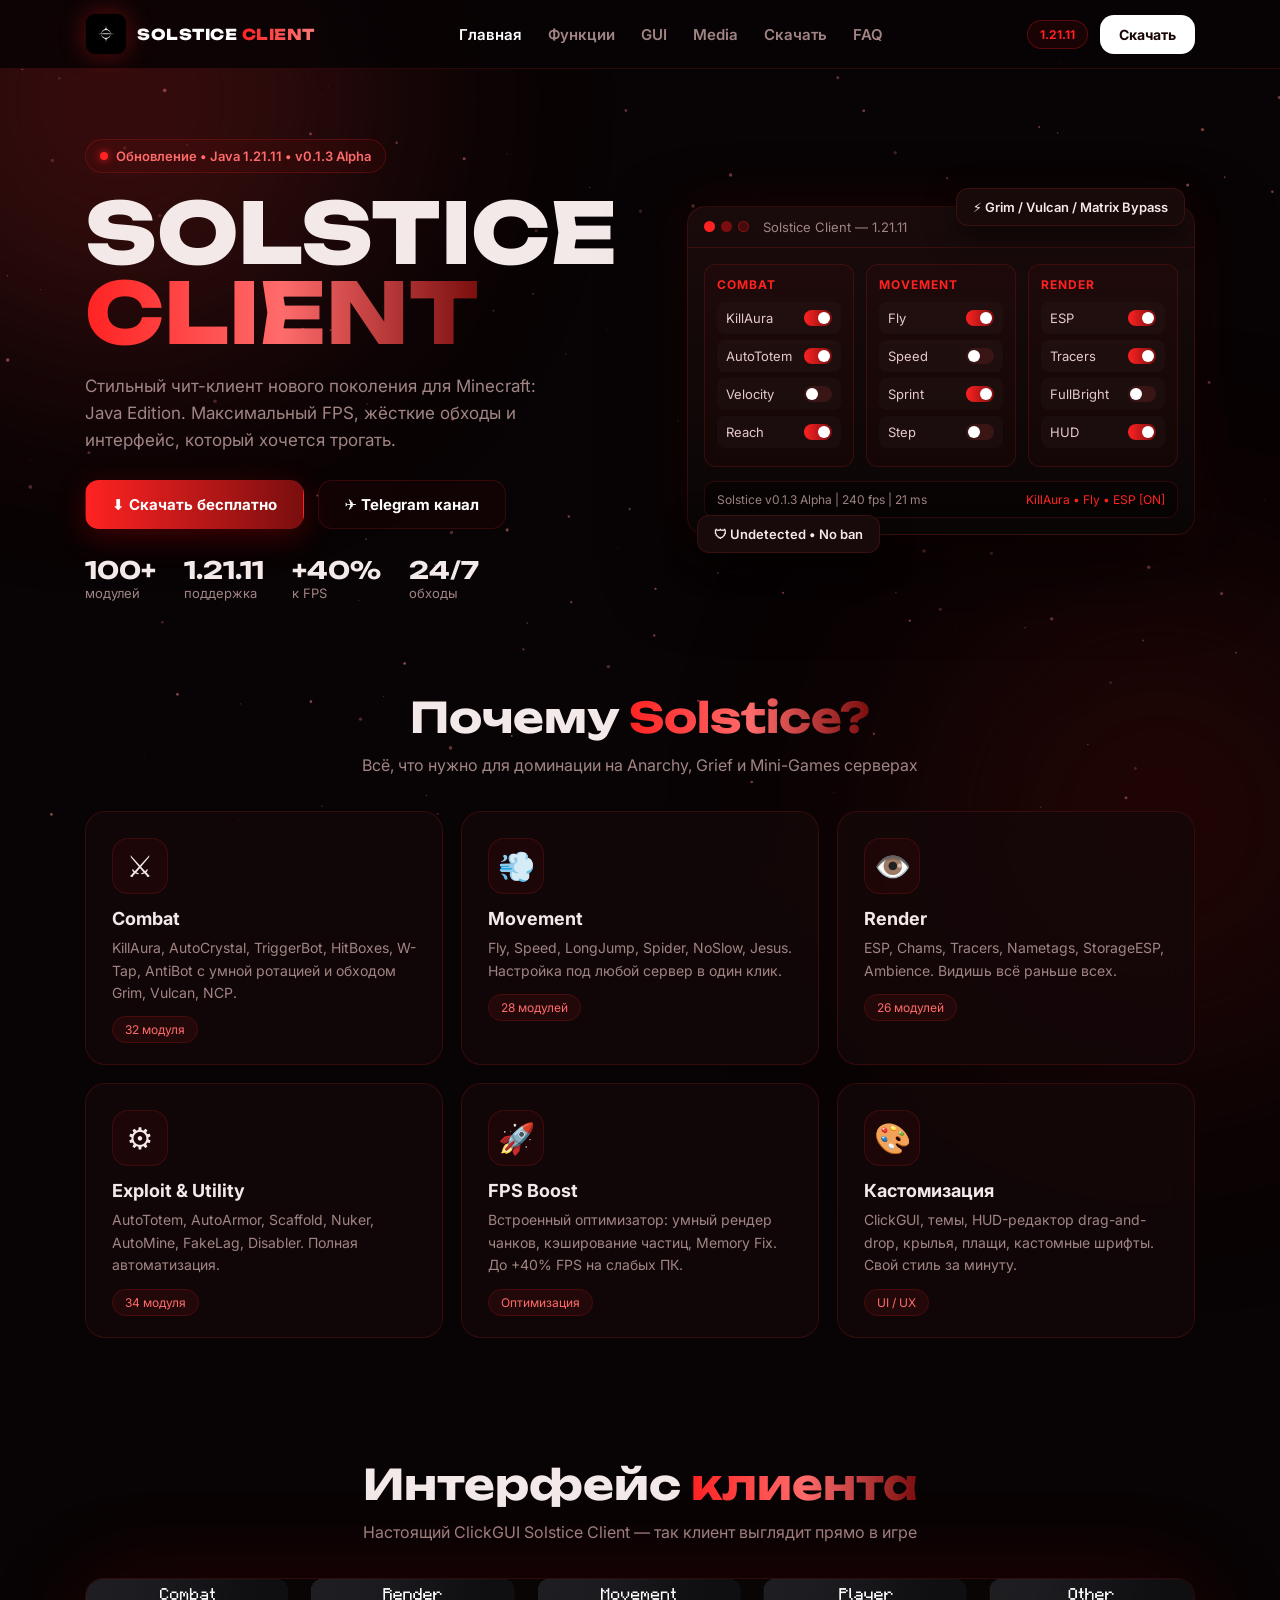
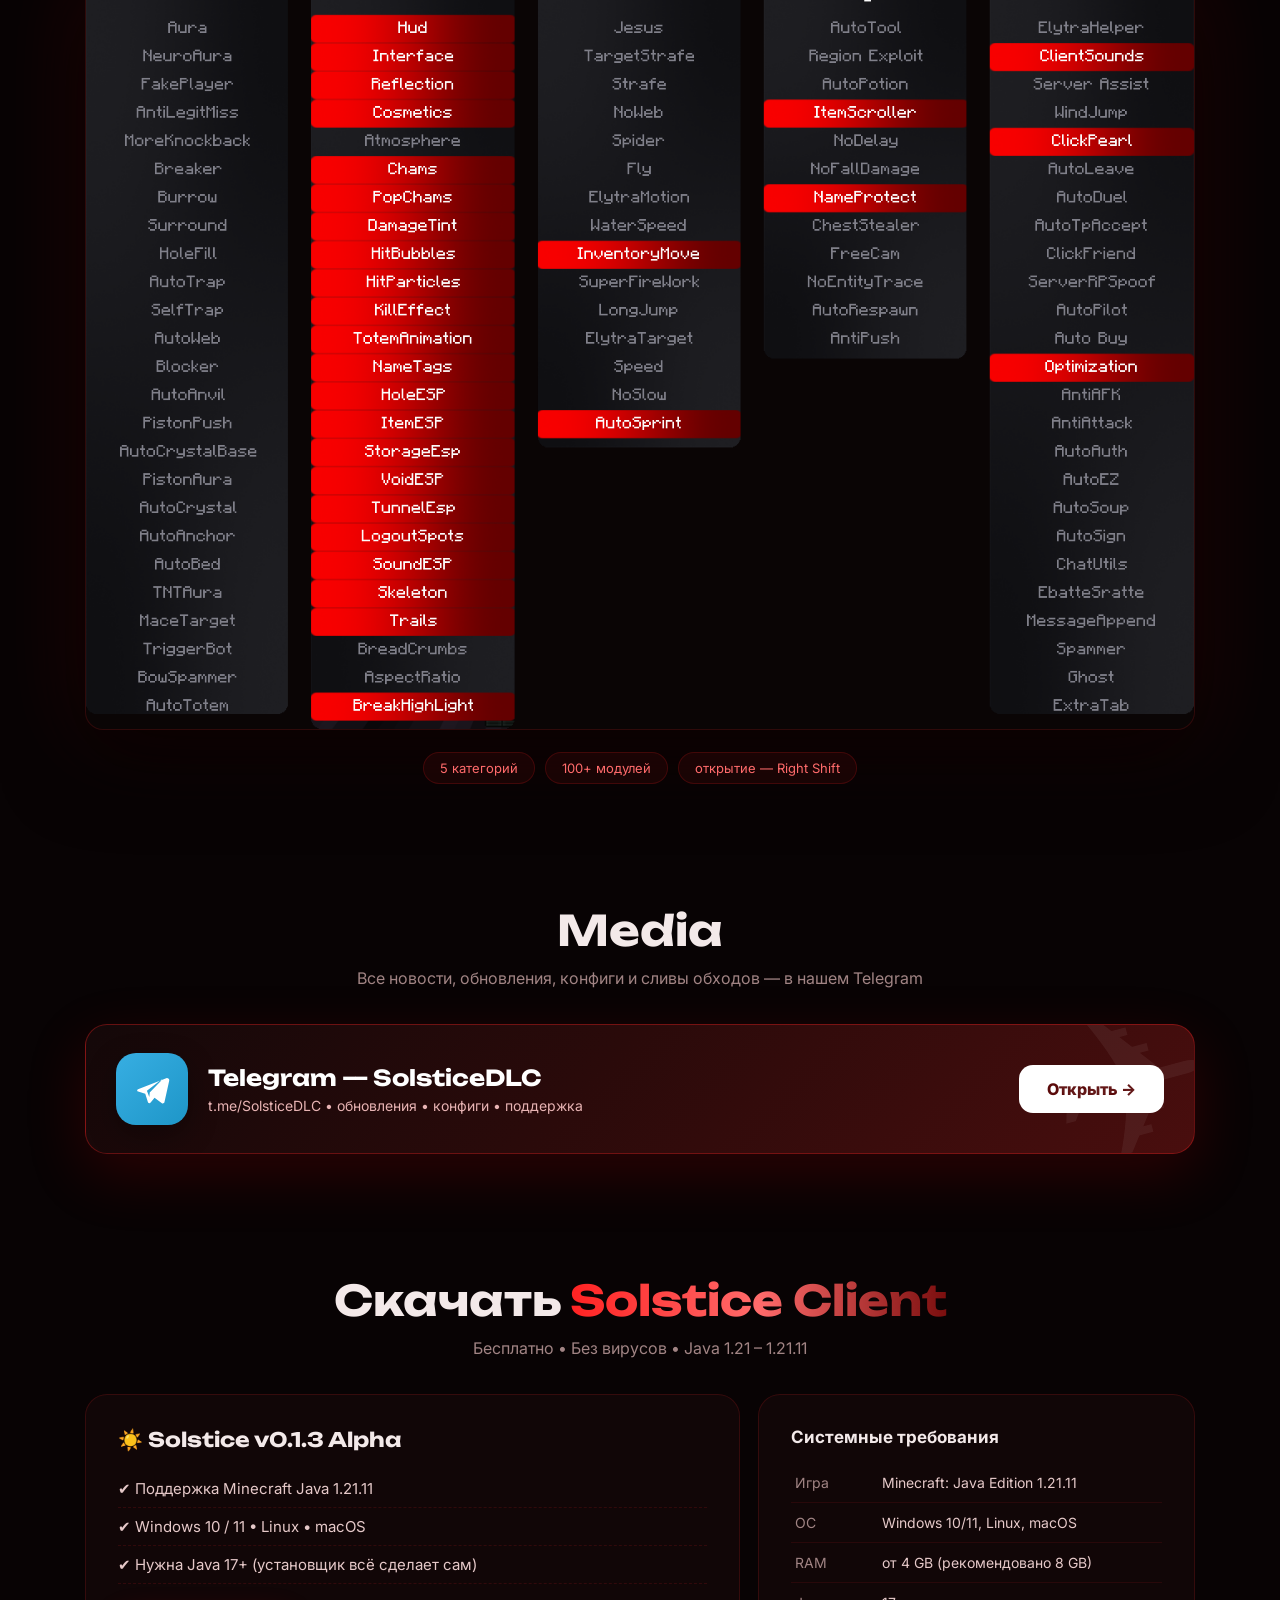
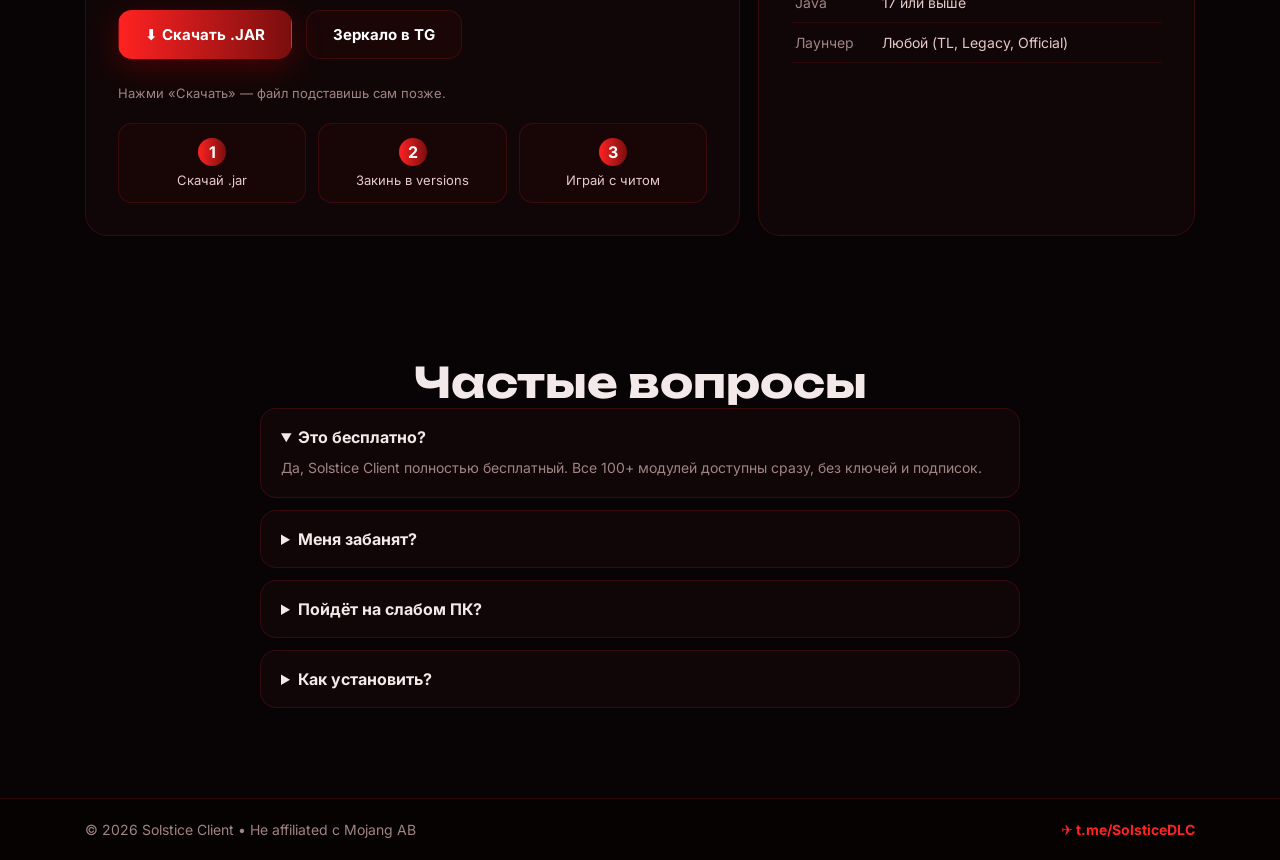
==== commit c01eb3c1: "100+ modules everywhere" ====
--- a/index.html
+++ b/index.html
@@ -51,7 +51,7 @@
       <a href="https://t.me/SolsticeDLC" target="_blank" rel="noopener" class="btn btn-ghost">✈ Telegram канал</a>
     </div>
     <div class="stats">
-      <div><b>120+</b><span>модулей</span></div>
+      <div><b>100+</b><span>модулей</span></div>
       <div><b>1.21.11</b><span>поддержка</span></div>
       <div><b>+40%</b><span>к FPS</span></div>
       <div><b>24/7</b><span>обходы</span></div>
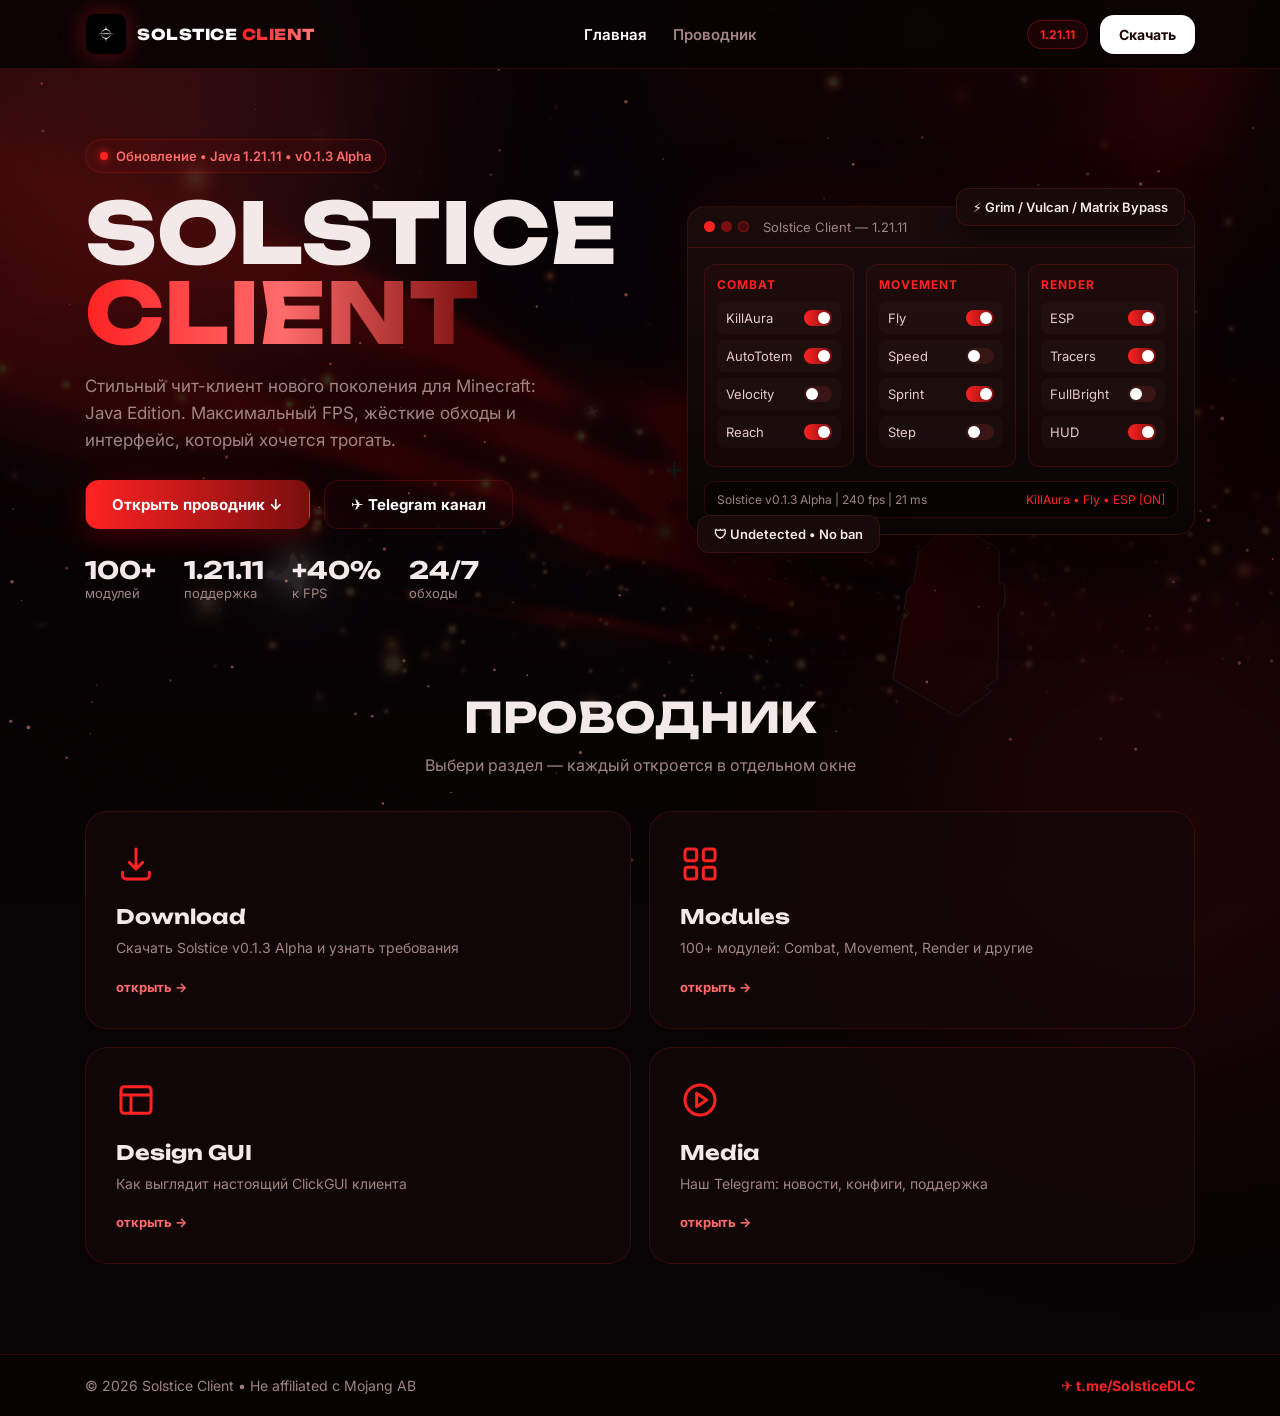
==== commit f3aaec91: "Multi-window: landing + explorer + 4 pages" ====
--- a/index.html
+++ b/index.html
@@ -4,7 +4,7 @@
 <meta charset="UTF-8" />
 <meta name="viewport" content="width=device-width, initial-scale=1.0" />
 <title>Solstice Client — Чит клиент Minecraft Java 1.21.11</title>
-<meta name="description" content="Solstice Client — современный чит-клиент для Minecraft Java 1.21.11. Combat, Movement, Render, Exploit. FPS Boost, обходы, стильный интерфейс." />
+<meta name="description" content="Solstice Client — чит-клиент для Minecraft Java 1.21.11. Открой проводник: Download, Modules, Design GUI, Media." />
 <link rel="preconnect" href="https://fonts.googleapis.com">
 <link rel="preconnect" href="https://fonts.gstatic.com" crossorigin>
 <link href="https://fonts.googleapis.com/css2?family=Unbounded:wght@400;600;800&family=Inter:wght@400;500;600;700&display=swap" rel="stylesheet">
@@ -19,35 +19,31 @@
 
 <header class="nav" id="nav">
   <div class="container nav-inner">
-    <a href="#home" class="logo">
+    <a href="index.html" class="logo">
       <img class="logo-img" src="logo.png" alt="Solstice" />
       <span class="logo-text">SOLSTICE <em>CLIENT</em></span>
     </a>
     <nav class="links" id="navLinks">
       <a href="#home" class="active">Главная</a>
-      <a href="#features">Функции</a>
-      <a href="#gui">GUI</a>
-      <a href="#media">Media</a>
-      <a href="#download">Скачать</a>
-      <a href="#faq">FAQ</a>
+      <a href="#explorer">Проводник</a>
     </nav>
     <div class="nav-right">
       <span class="ver-badge">1.21.11</span>
-      <a href="#download" class="btn btn-small">Скачать</a>
+      <a href="download.html" class="btn btn-small">Скачать</a>
       <button class="burger" id="burger" aria-label="Меню"><span></span><span></span><span></span></button>
     </div>
   </div>
 </header>
 
 <main>
-<!-- HERO -->
+<!-- ГЛАВНОЕ ОКНО -->
 <section class="hero container" id="home">
   <div class="hero-left">
     <div class="pill"><span class="dot"></span> Обновление • Java 1.21.11 • v0.1.3 Alpha</div>
     <h1>SOLSTICE<br><span class="grad">CLIENT</span></h1>
     <p class="subtitle">Стильный чит-клиент нового поколения для Minecraft: Java Edition. Максимальный FPS, жёсткие обходы и интерфейс, который хочется трогать.</p>
     <div class="hero-btns">
-      <a href="#download" class="btn btn-primary">⬇ Скачать бесплатно</a>
+      <a href="#explorer" class="btn btn-primary">Открыть проводник ↓</a>
       <a href="https://t.me/SolsticeDLC" target="_blank" rel="noopener" class="btn btn-ghost">✈ Telegram канал</a>
     </div>
     <div class="stats">
@@ -92,97 +88,35 @@
   </div>
 </section>
 
-<!-- FEATURES -->
-<section class="container section" id="features">
-  <h2 class="sec-title">Почему <span class="grad">Solstice?</span></h2>
-  <p class="sec-sub">Всё, что нужно для доминации на Anarchy, Grief и Mini-Games серверах</p>
-  <div class="grid">
-    <div class="card reveal"><div class="ico">⚔️</div><h3>Combat</h3><p>KillAura, AutoCrystal, TriggerBot, HitBoxes, W-Tap, AntiBot с умной ротацией и обходом Grim, Vulcan, NCP.</p><span class="tag">32 модуля</span></div>
-    <div class="card reveal"><div class="ico">💨</div><h3>Movement</h3><p>Fly, Speed, LongJump, Spider, NoSlow, Jesus. Настройка под любой сервер в один клик.</p><span class="tag">28 модулей</span></div>
-    <div class="card reveal"><div class="ico">👁️</div><h3>Render</h3><p>ESP, Chams, Tracers, Nametags, StorageESP, Ambience. Видишь всё раньше всех.</p><span class="tag">26 модулей</span></div>
-    <div class="card reveal"><div class="ico">⚙️</div><h3>Exploit & Utility</h3><p>AutoTotem, AutoArmor, Scaffold, Nuker, AutoMine, FakeLag, Disabler. Полная автоматизация.</p><span class="tag">34 модуля</span></div>
-    <div class="card reveal"><div class="ico">🚀</div><h3>FPS Boost</h3><p>Встроенный оптимизатор: умный рендер чанков, кэширование частиц, Memory Fix. До +40% FPS на слабых ПК.</p><span class="tag">Оптимизация</span></div>
-    <div class="card reveal"><div class="ico">🎨</div><h3>Кастомизация</h3><p>ClickGUI, темы, HUD-редактор drag-and-drop, крылья, плащи, кастомные шрифты. Свой стиль за минуту.</p><span class="tag">UI / UX</span></div>
-  </div>
-</section>
-
-<!-- GUI -->
-<section class="container section" id="gui">
-  <h2 class="sec-title">Интерфейс <span class="grad">клиента</span></h2>
-  <p class="sec-sub">Настоящий ClickGUI Solstice Client — так клиент выглядит прямо в игре</p>
-  <div class="gui-show reveal">
-    <img src="gui.png" alt="ClickGUI Solstice Client — Combat, Render, Movement, Player, Other" loading="lazy" />
-    <div class="gui-tags">
-      <span>5 категорий</span><span>100+ модулей</span><span>открытие — Right Shift</span>
-    </div>
-  </div>
-</section>
-
-<!-- MEDIA -->
-<section class="container section" id="media">
-  <h2 class="sec-title">Media</h2>
-  <p class="sec-sub">Все новости, обновления, конфиги и сливы обходов — в нашем Telegram</p>
-
-  <a href="https://t.me/SolsticeDLC" target="_blank" rel="noopener" class="tg-rect reveal">
-    <div class="tg-left">
-      <div class="tg-icon">
-        <svg viewBox="0 0 24 24" fill="currentColor"><path d="M21.9 4.6 2.7 12.1c-.8.3-.8 1.4.1 1.6l4.7 1.5 1.8 5.6c.3.8 1.3.9 1.8.2l2.6-3.1 4.9 3.6c.6.4 1.5.1 1.7-.6l3.2-14.6c.2-.9-.7-1.6-1.6-1.7zM8.6 13.2l9.5-7.4c.2-.2.5.1.3.3l-7.9 8.2-.3 3-1.6-4.1z"/></svg>
-      </div>
-      <div>
-        <h3>Telegram — SolsticeDLC</h3>
-        <p>t.me/SolsticeDLC • обновления • конфиги • поддержка</p>
-      </div>
-    </div>
-    <div class="tg-right">
-      <span class="tg-btn">Открыть →</span>
-    </div>
-  </a>
-</section>
-
-<!-- DOWNLOAD -->
-<section class="container section" id="download">
-  <h2 class="sec-title">Скачать <span class="grad">Solstice Client</span></h2>
-  <p class="sec-sub">Бесплатно • Без вирусов • Java 1.21 – 1.21.11</p>
-  <div class="dl-wrap">
-    <div class="dl-card reveal">
-      <h3>☀️ Solstice v0.1.3 Alpha</h3>
-      <ul>
-        <li>✔ Поддержка Minecraft Java 1.21.11</li>
-        <li>✔ Windows 10 / 11 • Linux • macOS</li>
-        <li>✔ Нужна Java 17+ (установщик всё сделает сам)</li>
-      </ul>
-      <div class="hero-btns">
-        <a href="#" class="btn btn-primary" onclick="return fakeDownload(event)">⬇ Скачать .JAR</a>
-        <a href="https://t.me/SolsticeDLC" target="_blank" rel="noopener" class="btn btn-ghost">Зеркало в TG</a>
-      </div>
-      <p class="dl-note" id="dlNote">Нажми «Скачать» — файл подставишь сам позже.</p>
-      <div class="steps">
-        <div><b>1</b><span>Скачай .jar</span></div>
-        <div><b>2</b><span>Закинь в versions</span></div>
-        <div><b>3</b><span>Играй с читом</span></div>
-      </div>
-    </div>
-    <div class="req-card reveal">
-      <h4>Системные требования</h4>
-      <table>
-        <tr><td>Игра</td><td>Minecraft: Java Edition 1.21.11</td></tr>
-        <tr><td>ОС</td><td>Windows 10/11, Linux, macOS</td></tr>
-        <tr><td>RAM</td><td>от 4 GB (рекомендовано 8 GB)</td></tr>
-        <tr><td>Java</td><td>17 или выше</td></tr>
-        <tr><td>Лаунчер</td><td>Любой (TL, Legacy, Official)</td></tr>
-      </table>
-    </div>
-  </div>
-</section>
-
-<!-- FAQ -->
-<section class="container section" id="faq">
-  <h2 class="sec-title">Частые вопросы</h2>
-  <div class="faq">
-    <details open><summary>Это бесплатно?</summary><p>Да, Solstice Client полностью бесплатный. Все 100+ модулей доступны сразу, без ключей и подписок.</p></details>
-    <details><summary>Меня забанят?</summary><p>Клиент имеет встроенные обходы Grim, Vulcan, Matrix, NCP и FunTime. Но на серверах с ручной модерацией играйте аккуратно и настраивайте KillAura под легит.</p></details>
-    <details><summary>Пойдёт на слабом ПК?</summary><p>Да. Встроенный FPS Boost даёт до +40% производительности. Достаточно 4 GB ОЗУ и любой видеокарты.</p></details>
-    <details><summary>Как установить?</summary><p>Скачай .jar, положи в папку .minecraft/versions, выбери Solstice в лаунчере и запускай. Открытие меню — Right Shift.</p></details>
+<!-- ПРОВОДНИК -->
+<section class="container section" id="explorer">
+  <h2 class="sec-title">ПРОВОДНИК</h2>
+  <p class="sec-sub">Выбери раздел — каждый откроется в отдельном окне</p>
+  <div class="explorer">
+    <a href="download.html" class="tile reveal">
+      <svg viewBox="0 0 24 24" fill="none" stroke="currentColor" stroke-width="1.8" stroke-linecap="round" stroke-linejoin="round"><path d="M12 3v12m0 0 4-4m-4 4-4-4"/><path d="M4 17v2a2 2 0 0 0 2 2h12a2 2 0 0 0 2-2v-2"/></svg>
+      <h3>Download</h3>
+      <p>Скачать Solstice v0.1.3 Alpha и узнать требования</p>
+      <span class="go">открыть →</span>
+    </a>
+    <a href="modules.html" class="tile reveal">
+      <svg viewBox="0 0 24 24" fill="none" stroke="currentColor" stroke-width="1.8"><rect x="3" y="3" width="7" height="7" rx="1.5"/><rect x="14" y="3" width="7" height="7" rx="1.5"/><rect x="3" y="14" width="7" height="7" rx="1.5"/><rect x="14" y="14" width="7" height="7" rx="1.5"/></svg>
+      <h3>Modules</h3>
+      <p>100+ модулей: Combat, Movement, Render и другие</p>
+      <span class="go">открыть →</span>
+    </a>
+    <a href="gui.html" class="tile reveal">
+      <svg viewBox="0 0 24 24" fill="none" stroke="currentColor" stroke-width="1.8" stroke-linecap="round"><rect x="3" y="4" width="18" height="16" rx="2"/><path d="M3 9h18M9 9v11"/></svg>
+      <h3>Design GUI</h3>
+      <p>Как выглядит настоящий ClickGUI клиента</p>
+      <span class="go">открыть →</span>
+    </a>
+    <a href="media.html" class="tile reveal">
+      <svg viewBox="0 0 24 24" fill="none" stroke="currentColor" stroke-width="1.8" stroke-linecap="round" stroke-linejoin="round"><circle cx="12" cy="12" r="9"/><path d="m10 8 6 4-6 4V8z"/></svg>
+      <h3>Media</h3>
+      <p>Наш Telegram: новости, конфиги, поддержка</p>
+      <span class="go">открыть →</span>
+    </a>
   </div>
 </section>
 </main>
--- a/style.css
+++ b/style.css
@@ -5,7 +5,8 @@
   --acc:#ff2222; --acc2:#7a0e0e; --blood:#b30000; --tg:#229ED9;
 }
 html{scroll-behavior:smooth}
-body{background:var(--bg);color:var(--txt);font-family:'Inter',system-ui,sans-serif;overflow-x:hidden;min-height:100vh}
+body{background:var(--bg) url('bg.jpg') no-repeat center top fixed;background-size:cover;color:var(--txt);font-family:'Inter',system-ui,sans-serif;overflow-x:hidden;min-height:100vh}
+body::before{content:'';position:fixed;inset:0;z-index:0;background:linear-gradient(180deg,rgba(8,3,4,.8),rgba(8,3,4,.9));pointer-events:none}
 #stars{position:fixed;inset:0;z-index:0;opacity:.7}
 .glow{position:fixed;border-radius:50%;filter:blur(120px);z-index:0;pointer-events:none;opacity:.4}
 .glow-1{width:520px;height:520px;background:#7f1d1d;top:-160px;left:-140px}
@@ -130,10 +131,26 @@
 .reveal{opacity:0;transform:translateY(26px);transition:.7s}
 .reveal.vis{opacity:1;transform:none}
 
+/* EXPLORER */
+.explorer{display:grid;grid-template-columns:repeat(2,1fr);gap:18px}
+.tile{display:block;text-decoration:none;color:var(--txt);background:var(--card);border:1px solid var(--line);border-radius:22px;padding:32px 30px;backdrop-filter:blur(14px);transition:.3s;position:relative;overflow:hidden}
+.tile::before{content:'';position:absolute;inset:0;background:radial-gradient(400px 120px at 50% 0%,#ff222215,transparent);opacity:0;transition:.3s}
+.tile:hover{transform:translateY(-6px);border-color:#ff222255;box-shadow:0 20px 50px #00000088}
+.tile:hover::before{opacity:1}
+.tile svg{width:40px;height:40px;color:var(--acc);margin-bottom:16px}
+.tile h3{font-family:'Unbounded';font-size:20px;margin-bottom:8px}
+.tile p{color:var(--mut);font-size:14px;line-height:1.6;margin-bottom:16px}
+.tile .go{font-size:13px;font-weight:700;color:#ff6b6b}
+
+/* crumbs */
+.crumbs{padding-top:26px;font-size:13px;color:var(--mut)}
+.crumbs a{color:var(--acc);text-decoration:none}
+.crumbs b{color:var(--txt)}
+
 /* ADAPTIVE */
 @media(max-width:900px){
   .hero{grid-template-columns:1fr;padding-top:40px}
-  .grid,.dl-wrap{grid-template-columns:1fr}
+  .grid,.dl-wrap,.explorer{grid-template-columns:1fr}
   .links{position:fixed;top:68px;left:0;right:0;background:#080304f5;flex-direction:column;padding:20px;gap:16px;border-bottom:1px solid var(--line);display:none;text-align:center}
   .links.open{display:flex}
   .burger{display:flex}
@@ -144,6 +161,7 @@
   .hero-right{display:flex;flex-direction:column}
 }
 @media(max-width:480px){
+  body{background-attachment:scroll}
   .clickgui{grid-template-columns:1fr}
   .hero-btns .btn{width:100%}
   .tg-rect h3{font-size:17px}
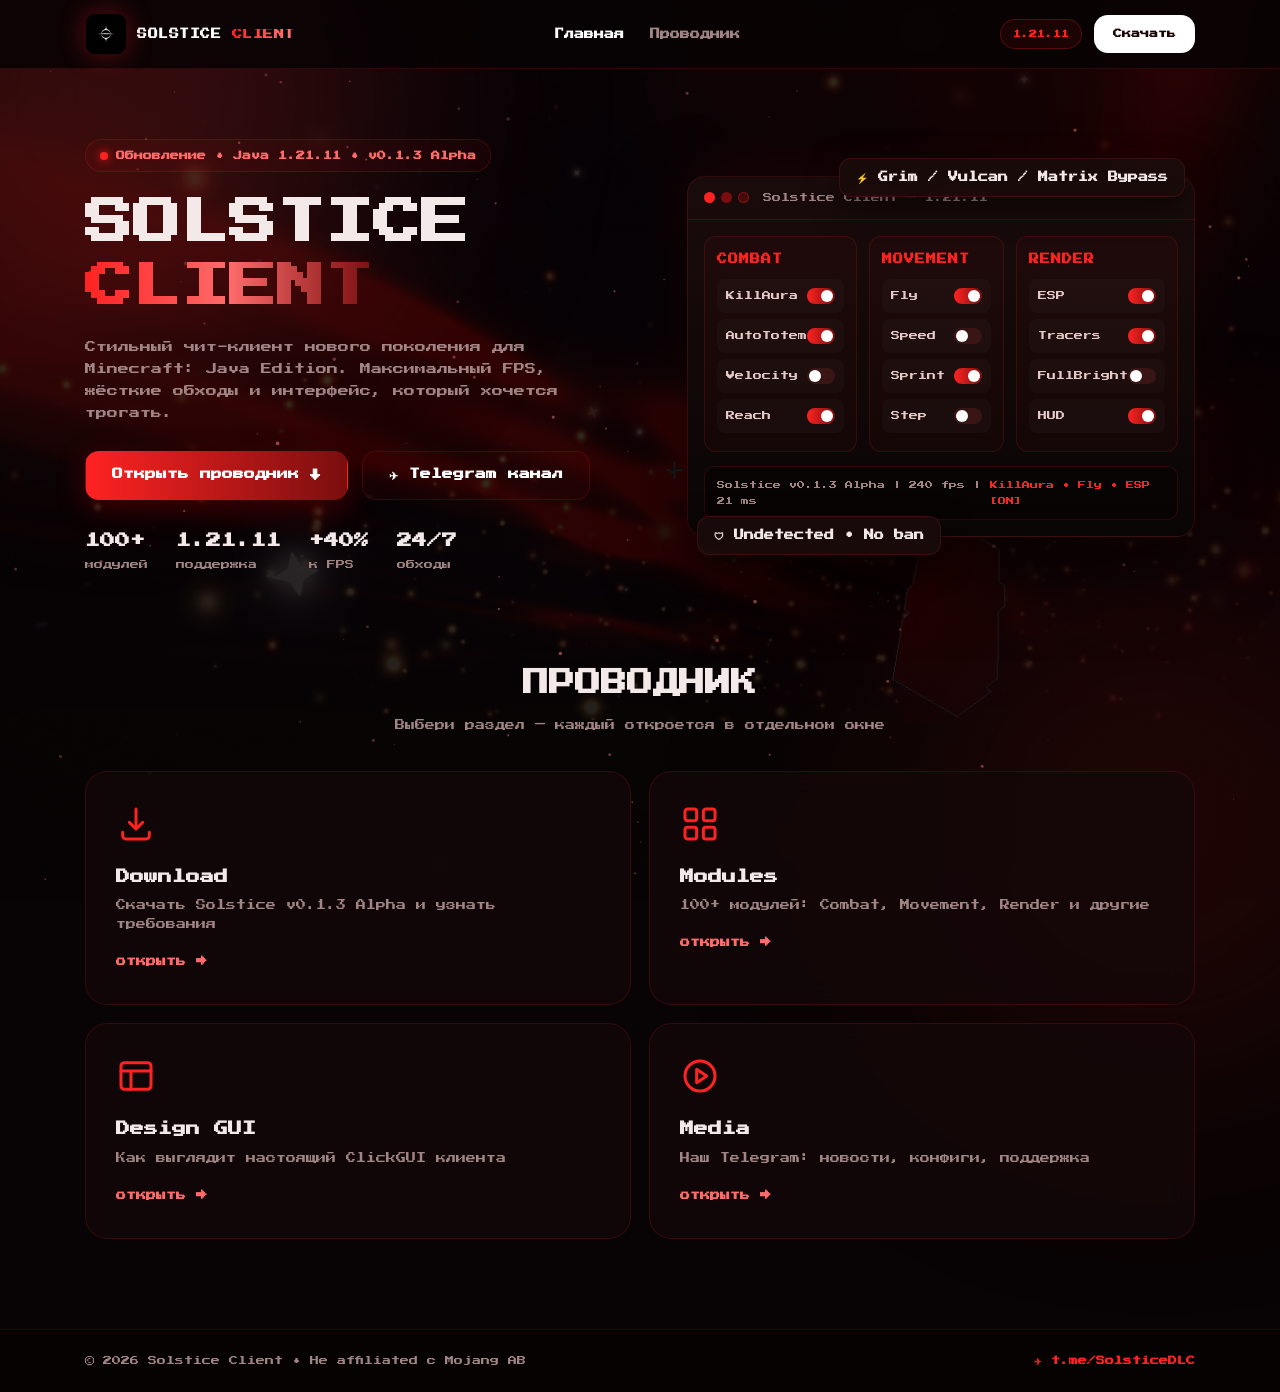
==== commit 620536fe: "All fonts to Mojang-style pixel (Press Start 2P) + size tuning" ====
--- a/index.html
+++ b/index.html
@@ -7,7 +7,7 @@
 <meta name="description" content="Solstice Client — чит-клиент для Minecraft Java 1.21.11. Открой проводник: Download, Modules, Design GUI, Media." />
 <link rel="preconnect" href="https://fonts.googleapis.com">
 <link rel="preconnect" href="https://fonts.gstatic.com" crossorigin>
-<link href="https://fonts.googleapis.com/css2?family=Unbounded:wght@400;600;800&family=Inter:wght@400;500;600;700&display=swap" rel="stylesheet">
+<link href="https://fonts.googleapis.com/css2?family=Press+Start+2P&display=swap" rel="stylesheet">
 <link rel="stylesheet" href="style.css" />
 <link rel="icon" type="image/png" href="logo.png">
 </head>
--- a/style.css
+++ b/style.css
@@ -5,7 +5,7 @@
   --acc:#ff2222; --acc2:#7a0e0e; --blood:#b30000; --tg:#229ED9;
 }
 html{scroll-behavior:smooth}
-body{background:var(--bg) url('bg.jpg') no-repeat center top fixed;background-size:cover;color:var(--txt);font-family:'Inter',system-ui,sans-serif;overflow-x:hidden;min-height:100vh}
+body{background:var(--bg) url('bg.jpg') no-repeat center top fixed;background-size:cover;color:var(--txt);font-family:'Press Start 2P',monospace;overflow-x:hidden;min-height:100vh}
 body::before{content:'';position:fixed;inset:0;z-index:0;background:linear-gradient(180deg,rgba(8,3,4,.8),rgba(8,3,4,.9));pointer-events:none}
 #stars{position:fixed;inset:0;z-index:0;opacity:.7}
 .glow{position:fixed;border-radius:50%;filter:blur(120px);z-index:0;pointer-events:none;opacity:.4}
@@ -16,7 +16,7 @@
 /* NAV */
 .nav{position:sticky;top:0;z-index:50;backdrop-filter:blur(18px);background:#080304d9;border-bottom:1px solid var(--line)}
 .nav-inner{display:flex;align-items:center;justify-content:space-between;height:68px}
-.logo{text-decoration:none;color:#fff;display:flex;align-items:center;gap:10px;font-family:'Unbounded',sans-serif;font-weight:800;letter-spacing:.5px}
+.logo{text-decoration:none;color:#fff;display:flex;align-items:center;gap:10px;font-family:'Press Start 2P',monospace;font-weight:800;letter-spacing:.5px}
 .logo-img{width:42px;height:42px;object-fit:contain;border-radius:10px;background:#000;border:1px solid var(--line);filter:drop-shadow(0 0 12px #ff222255)}
 .logo-text{font-size:15px}.logo-text em{font-style:normal;background:linear-gradient(90deg,var(--acc),#ff7a7a);-webkit-background-clip:text;background-clip:text;color:transparent}
 .links{display:flex;gap:26px}
@@ -39,13 +39,13 @@
 .pill{display:inline-flex;align-items:center;gap:8px;font-size:13px;color:#ff6b6b;border:1px solid #ff222233;background:#ff22220d;padding:8px 14px;border-radius:99px;font-weight:600}
 .dot{width:8px;height:8px;border-radius:50%;background:#ff2222;box-shadow:0 0 10px #ff2222;animation:blink 1.6s infinite}
 @keyframes blink{50%{opacity:.3}}
-h1{font-family:'Unbounded',sans-serif;font-size:clamp(44px,7vw,84px);line-height:.95;margin:20px 0;font-weight:800}
+h1{font-family:'Press Start 2P',monospace;font-size:clamp(44px,7vw,84px);line-height:.95;margin:20px 0;font-weight:800}
 .grad{background:linear-gradient(90deg,#ff2222,#ff6b6b,#7a0e0e);-webkit-background-clip:text;background-clip:text;color:transparent}
 .subtitle{color:var(--mut);font-size:17px;line-height:1.6;max-width:480px}
 .hero-btns{display:flex;gap:14px;margin:26px 0;flex-wrap:wrap}
 .stats{display:flex;gap:28px;flex-wrap:wrap;margin-top:10px}
 .stats div{display:flex;flex-direction:column}
-.stats b{font-size:24px;font-family:'Unbounded'}.stats span{color:var(--mut);font-size:13px}
+.stats b{font-size:24px;font-family:'Press Start 2P',monospace}.stats span{color:var(--mut);font-size:13px}
 
 /* Client window */
 .hero-right{position:relative}
@@ -72,7 +72,7 @@
 
 /* SECTIONS */
 .section{padding:60px 20px}
-.sec-title{font-family:'Unbounded';font-size:clamp(26px,4vw,42px);text-align:center}
+.sec-title{font-family:'Press Start 2P',monospace;font-size:clamp(26px,4vw,42px);text-align:center}
 .sec-sub{text-align:center;color:var(--mut);margin:12px 0 36px}
 .grid{display:grid;grid-template-columns:repeat(3,1fr);gap:18px}
 .card{background:var(--card);border:1px solid var(--line);border-radius:20px;padding:26px;backdrop-filter:blur(14px);transition:.3s;position:relative;overflow:hidden}
@@ -97,14 +97,14 @@
 .tg-left{display:flex;align-items:center;gap:20px}
 .tg-icon{width:72px;height:72px;min-width:72px;border-radius:20px;background:linear-gradient(135deg,#37AEE2,#1E96C8);display:grid;place-items:center;box-shadow:0 10px 30px #00000055}
 .tg-icon svg{width:36px;height:36px;color:#fff}
-.tg-rect h3{font-size:22px;font-family:'Unbounded';margin-bottom:6px}
+.tg-rect h3{font-size:22px;font-family:'Press Start 2P',monospace;margin-bottom:6px}
 .tg-rect p{color:#e8b4b4;font-size:14px}
 .tg-btn{background:#fff;color:#5a0a0a;font-weight:800;padding:14px 28px;border-radius:14px;white-space:nowrap}
 
 /* DOWNLOAD */
 .dl-wrap{display:grid;grid-template-columns:1.2fr .8fr;gap:18px}
 .dl-card,.req-card{background:var(--card);border:1px solid var(--line);border-radius:22px;padding:32px;backdrop-filter:blur(14px)}
-.dl-card h3{font-family:'Unbounded';font-size:20px;margin-bottom:18px}
+.dl-card h3{font-family:'Press Start 2P',monospace;font-size:20px;margin-bottom:18px}
 .dl-card ul{list-style:none;margin-bottom:22px}
 .dl-card li{padding:9px 0;color:#e6c9c9;font-size:15px;border-bottom:1px dashed #ff222a22}
 .dl-note{color:var(--mut);font-size:13px;margin-top:12px}
@@ -138,7 +138,7 @@
 .tile:hover{transform:translateY(-6px);border-color:#ff222255;box-shadow:0 20px 50px #00000088}
 .tile:hover::before{opacity:1}
 .tile svg{width:40px;height:40px;color:var(--acc);margin-bottom:16px}
-.tile h3{font-family:'Unbounded';font-size:20px;margin-bottom:8px}
+.tile h3{font-family:'Press Start 2P',monospace;font-size:20px;margin-bottom:8px}
 .tile p{color:var(--mut);font-size:14px;line-height:1.6;margin-bottom:16px}
 .tile .go{font-size:13px;font-weight:700;color:#ff6b6b}
 
@@ -167,3 +167,47 @@
   .tg-rect h3{font-size:17px}
   .steps{flex-direction:column}
 }
+
+/* Mojang-style pixel font: пиксельник шире обычного, поэтому размеры меньше, а межстрочка больше */
+body{font-size:11px;line-height:2}
+.logo-text{font-size:10px;line-height:1.6}
+.links a{font-size:10px}
+.ver-badge{font-size:8px}
+.btn{font-size:11px;line-height:1.7}
+.btn-small{font-size:9px}
+.pill{font-size:9px;line-height:1.7}
+h1{font-size:clamp(26px,5vw,48px);line-height:1.3}
+.subtitle{font-size:11px;line-height:2}
+.stats b{font-size:15px}
+.stats span{font-size:9px}
+.win-bar{font-size:9px}
+.gui-col h4{font-size:10px}
+.gui-col label{font-size:9px}
+.hud-line{font-size:8px}
+.float-card{font-size:10px;line-height:1.7}
+.sec-title{font-size:clamp(16px,3vw,26px);line-height:1.5}
+.sec-sub{font-size:10px}
+.card h3{font-size:13px;line-height:1.7}
+.card p{font-size:10px;line-height:1.9}
+.tag{font-size:9px}
+.gui-tags span{font-size:10px}
+.tg-rect h3{font-size:14px;line-height:1.7}
+.tg-rect p{font-size:10px;line-height:1.9}
+.tg-btn{font-size:11px}
+.dl-card h3{font-size:13px;line-height:1.7}
+.dl-card li{font-size:10px;line-height:1.9}
+.dl-note{font-size:9px}
+.steps b{font-size:11px}
+.steps span{font-size:9px;line-height:1.8}
+.req-card h4{font-size:12px}
+table{font-size:10px}
+details summary{font-size:11px}
+details p{font-size:10px;line-height:1.9}
+.tile h3{font-size:14px;line-height:1.6}
+.tile p{font-size:10px;line-height:1.9}
+.tile .go{font-size:10px}
+.crumbs{font-size:10px}
+.foot{font-size:9px}
+@media(max-width:480px){
+  .tg-rect h3{font-size:12px}
+}
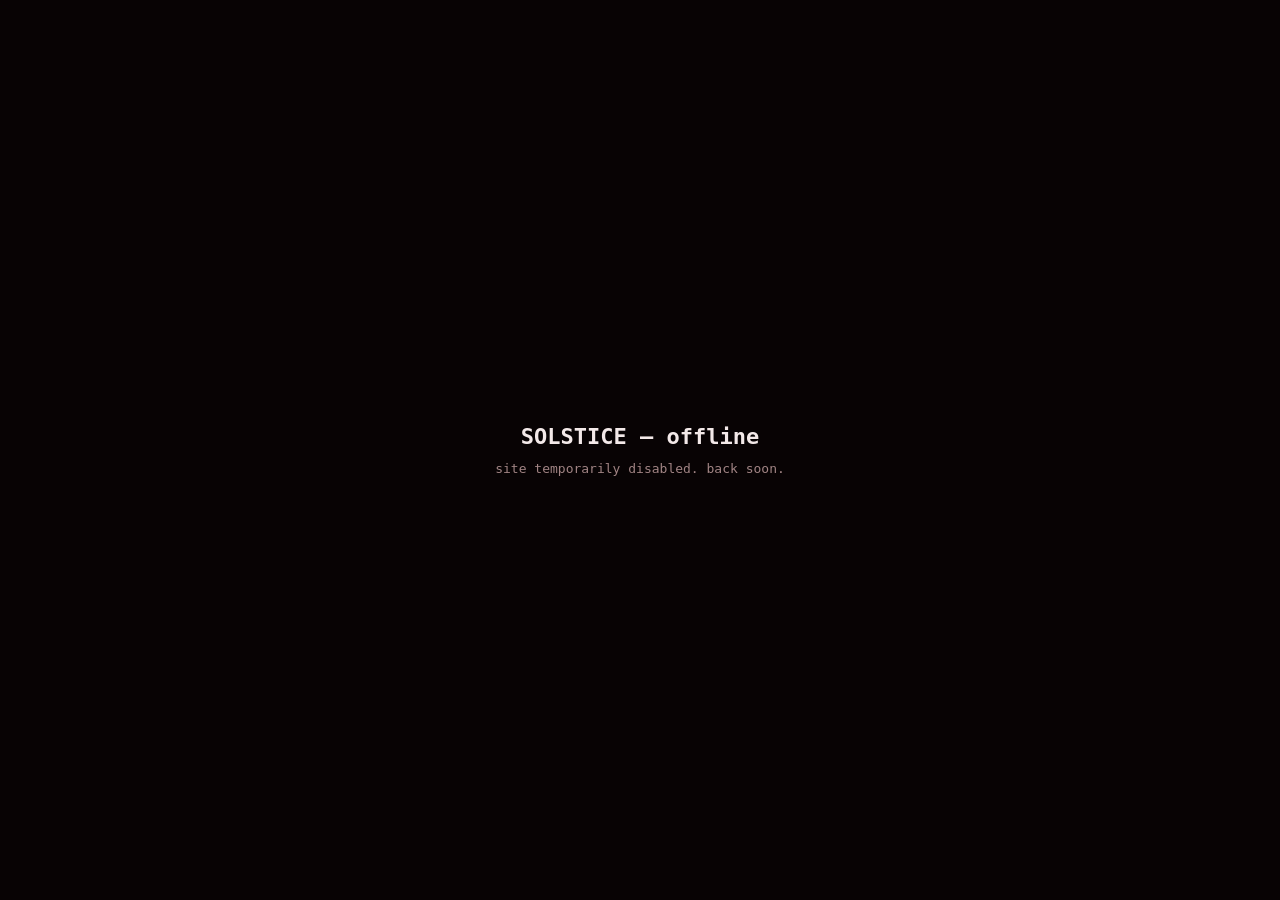
==== commit b1a42b9a: "TEMP: site offline (full site saved on site-backup)" ====
--- a/index.html
+++ b/index.html
@@ -3,131 +3,18 @@
 <head>
 <meta charset="UTF-8" />
 <meta name="viewport" content="width=device-width, initial-scale=1.0" />
-<title>Solstice Client — Чит клиент Minecraft Java 1.21.11</title>
-<meta name="description" content="Solstice Client — чит-клиент для Minecraft Java 1.21.11. Открой проводник: Download, Modules, Design GUI, Media." />
-<link rel="preconnect" href="https://fonts.googleapis.com">
-<link rel="preconnect" href="https://fonts.gstatic.com" crossorigin>
-<link href="https://fonts.googleapis.com/css2?family=Press+Start+2P&display=swap" rel="stylesheet">
-<link rel="stylesheet" href="style.css" />
-<link rel="icon" type="image/png" href="logo.png">
+<title>Solstice Client — offline</title>
+<style>
+  *{margin:0;padding:0;box-sizing:border-box}
+  body{background:#080304;color:#a18484;font-family:monospace;min-height:100vh;display:grid;place-items:center;text-align:center;padding:20px}
+  h1{color:#f3e9e9;font-size:22px;margin-bottom:12px}
+  p{font-size:13px}
+</style>
 </head>
 <body>
-
-<canvas id="stars"></canvas>
-<div class="glow glow-1"></div>
-<div class="glow glow-2"></div>
-
-<header class="nav" id="nav">
-  <div class="container nav-inner">
-    <a href="index.html" class="logo">
-      <img class="logo-img" src="logo.png" alt="Solstice" />
-      <span class="logo-text">SOLSTICE <em>CLIENT</em></span>
-    </a>
-    <nav class="links" id="navLinks">
-      <a href="#home" class="active">Главная</a>
-      <a href="#explorer">Проводник</a>
-    </nav>
-    <div class="nav-right">
-      <span class="ver-badge">1.21.11</span>
-      <a href="download.html" class="btn btn-small">Скачать</a>
-      <button class="burger" id="burger" aria-label="Меню"><span></span><span></span><span></span></button>
-    </div>
+  <div>
+    <h1>SOLSTICE — offline</h1>
+    <p>site temporarily disabled. back soon.</p>
   </div>
-</header>
-
-<main>
-<!-- ГЛАВНОЕ ОКНО -->
-<section class="hero container" id="home">
-  <div class="hero-left">
-    <div class="pill"><span class="dot"></span> Обновление • Java 1.21.11 • v0.1.3 Alpha</div>
-    <h1>SOLSTICE<br><span class="grad">CLIENT</span></h1>
-    <p class="subtitle">Стильный чит-клиент нового поколения для Minecraft: Java Edition. Максимальный FPS, жёсткие обходы и интерфейс, который хочется трогать.</p>
-    <div class="hero-btns">
-      <a href="#explorer" class="btn btn-primary">Открыть проводник ↓</a>
-      <a href="https://t.me/SolsticeDLC" target="_blank" rel="noopener" class="btn btn-ghost">✈ Telegram канал</a>
-    </div>
-    <div class="stats">
-      <div><b>100+</b><span>модулей</span></div>
-      <div><b>1.21.11</b><span>поддержка</span></div>
-      <div><b>+40%</b><span>к FPS</span></div>
-      <div><b>24/7</b><span>обходы</span></div>
-    </div>
-  </div>
-  <div class="hero-right">
-    <div class="client-window">
-      <div class="win-bar"><i></i><i></i><i></i><span>Solstice Client — 1.21.11</span></div>
-      <div class="win-body">
-        <div class="clickgui">
-          <div class="gui-col">
-            <h4>Combat</h4>
-            <label class="on"><span>KillAura</span><em></em></label>
-            <label class="on"><span>AutoTotem</span><em></em></label>
-            <label><span>Velocity</span><em></em></label>
-            <label class="on"><span>Reach</span><em></em></label>
-          </div>
-          <div class="gui-col">
-            <h4>Movement</h4>
-            <label class="on"><span>Fly</span><em></em></label>
-            <label><span>Speed</span><em></em></label>
-            <label class="on"><span>Sprint</span><em></em></label>
-            <label><span>Step</span><em></em></label>
-          </div>
-          <div class="gui-col">
-            <h4>Render</h4>
-            <label class="on"><span>ESP</span><em></em></label>
-            <label class="on"><span>Tracers</span><em></em></label>
-            <label><span>FullBright</span><em></em></label>
-            <label class="on"><span>HUD</span><em></em></label>
-          </div>
-        </div>
-        <div class="hud-line"><span>Solstice v0.1.3 Alpha | 240 fps | 21 ms</span><span class="fps">KillAura • Fly • ESP [ON]</span></div>
-      </div>
-    </div>
-    <div class="float-card f1">⚡ Grim / Vulcan / Matrix Bypass</div>
-    <div class="float-card f2">🛡 Undetected • No ban</div>
-  </div>
-</section>
-
-<!-- ПРОВОДНИК -->
-<section class="container section" id="explorer">
-  <h2 class="sec-title">ПРОВОДНИК</h2>
-  <p class="sec-sub">Выбери раздел — каждый откроется в отдельном окне</p>
-  <div class="explorer">
-    <a href="download.html" class="tile reveal">
-      <svg viewBox="0 0 24 24" fill="none" stroke="currentColor" stroke-width="1.8" stroke-linecap="round" stroke-linejoin="round"><path d="M12 3v12m0 0 4-4m-4 4-4-4"/><path d="M4 17v2a2 2 0 0 0 2 2h12a2 2 0 0 0 2-2v-2"/></svg>
-      <h3>Download</h3>
-      <p>Скачать Solstice v0.1.3 Alpha и узнать требования</p>
-      <span class="go">открыть →</span>
-    </a>
-    <a href="modules.html" class="tile reveal">
-      <svg viewBox="0 0 24 24" fill="none" stroke="currentColor" stroke-width="1.8"><rect x="3" y="3" width="7" height="7" rx="1.5"/><rect x="14" y="3" width="7" height="7" rx="1.5"/><rect x="3" y="14" width="7" height="7" rx="1.5"/><rect x="14" y="14" width="7" height="7" rx="1.5"/></svg>
-      <h3>Modules</h3>
-      <p>100+ модулей: Combat, Movement, Render и другие</p>
-      <span class="go">открыть →</span>
-    </a>
-    <a href="gui.html" class="tile reveal">
-      <svg viewBox="0 0 24 24" fill="none" stroke="currentColor" stroke-width="1.8" stroke-linecap="round"><rect x="3" y="4" width="18" height="16" rx="2"/><path d="M3 9h18M9 9v11"/></svg>
-      <h3>Design GUI</h3>
-      <p>Как выглядит настоящий ClickGUI клиента</p>
-      <span class="go">открыть →</span>
-    </a>
-    <a href="media.html" class="tile reveal">
-      <svg viewBox="0 0 24 24" fill="none" stroke="currentColor" stroke-width="1.8" stroke-linecap="round" stroke-linejoin="round"><circle cx="12" cy="12" r="9"/><path d="m10 8 6 4-6 4V8z"/></svg>
-      <h3>Media</h3>
-      <p>Наш Telegram: новости, конфиги, поддержка</p>
-      <span class="go">открыть →</span>
-    </a>
-  </div>
-</section>
-</main>
-
-<footer>
-  <div class="container foot">
-    <span>© 2026 Solstice Client • Не affiliated с Mojang AB</span>
-    <a href="https://t.me/SolsticeDLC" target="_blank" rel="noopener">✈ t.me/SolsticeDLC</a>
-  </div>
-</footer>
-
-<script src="script.js"></script>
 </body>
 </html>
